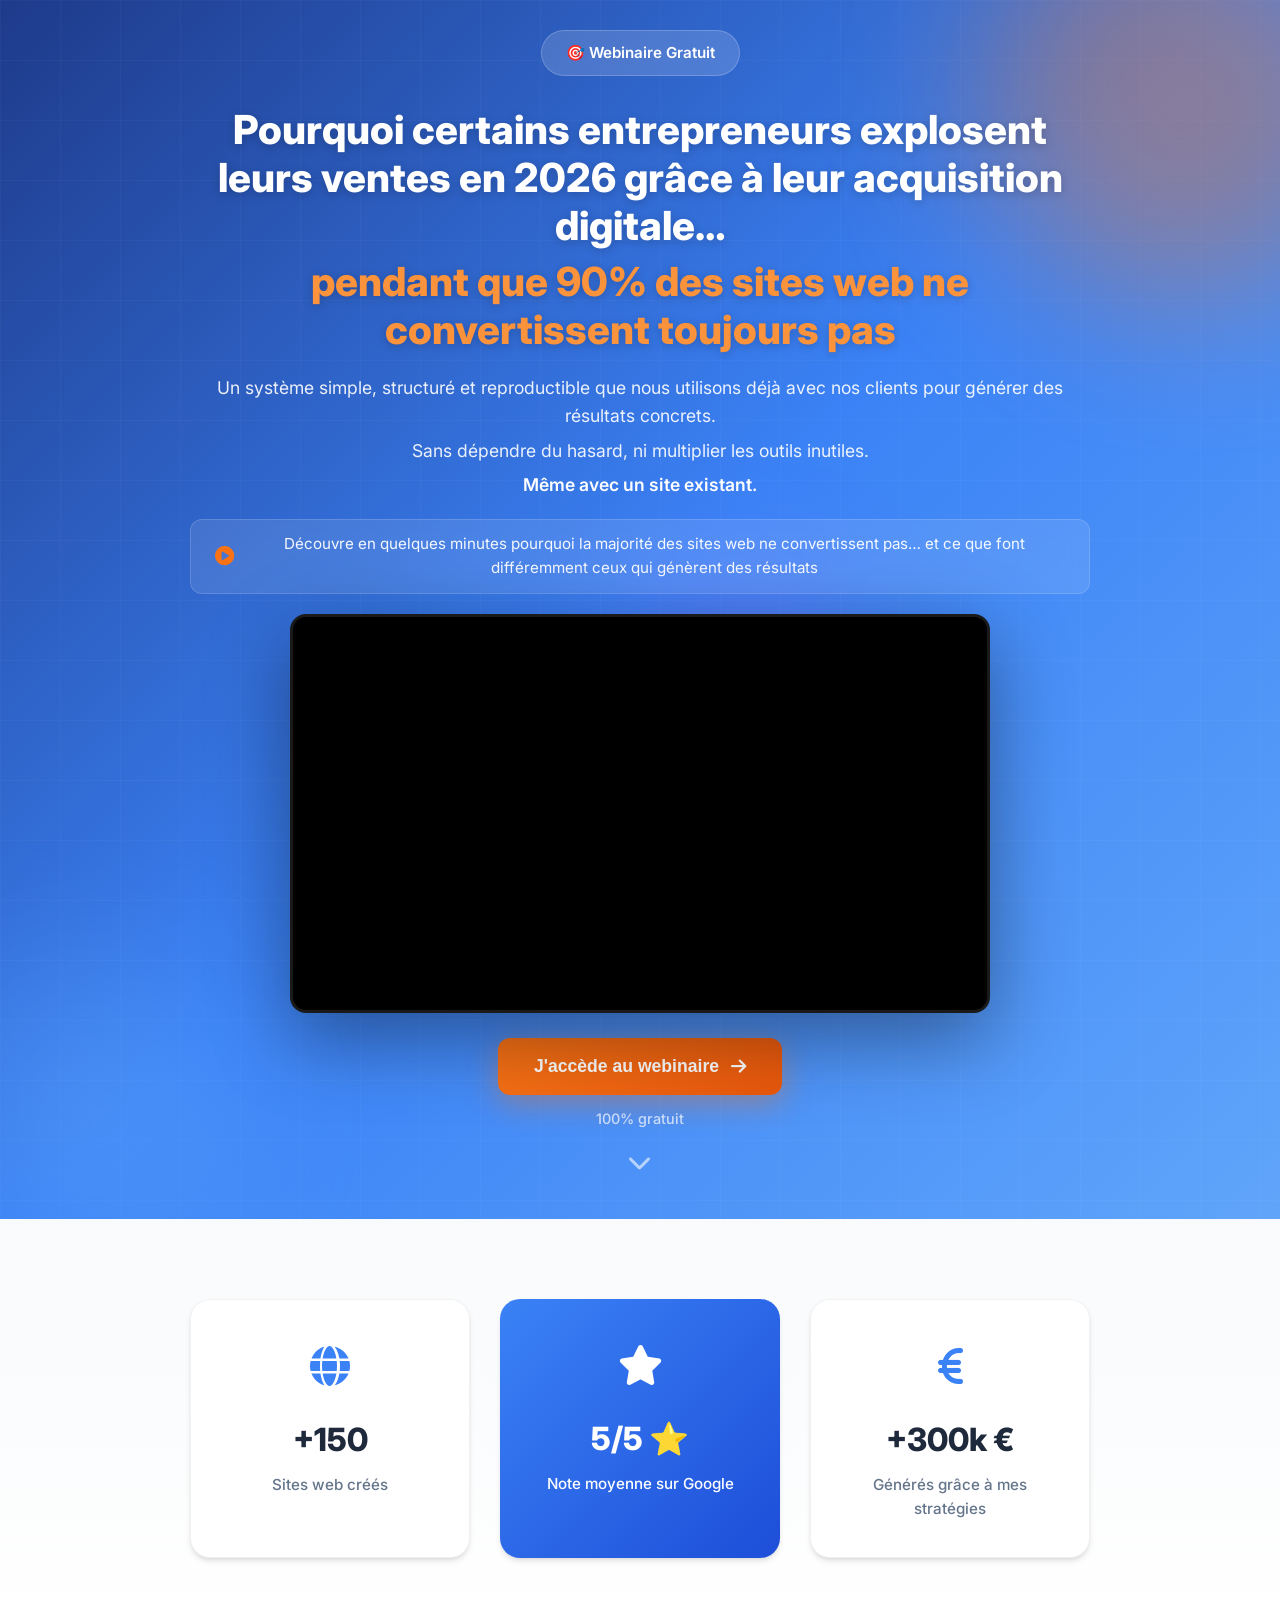
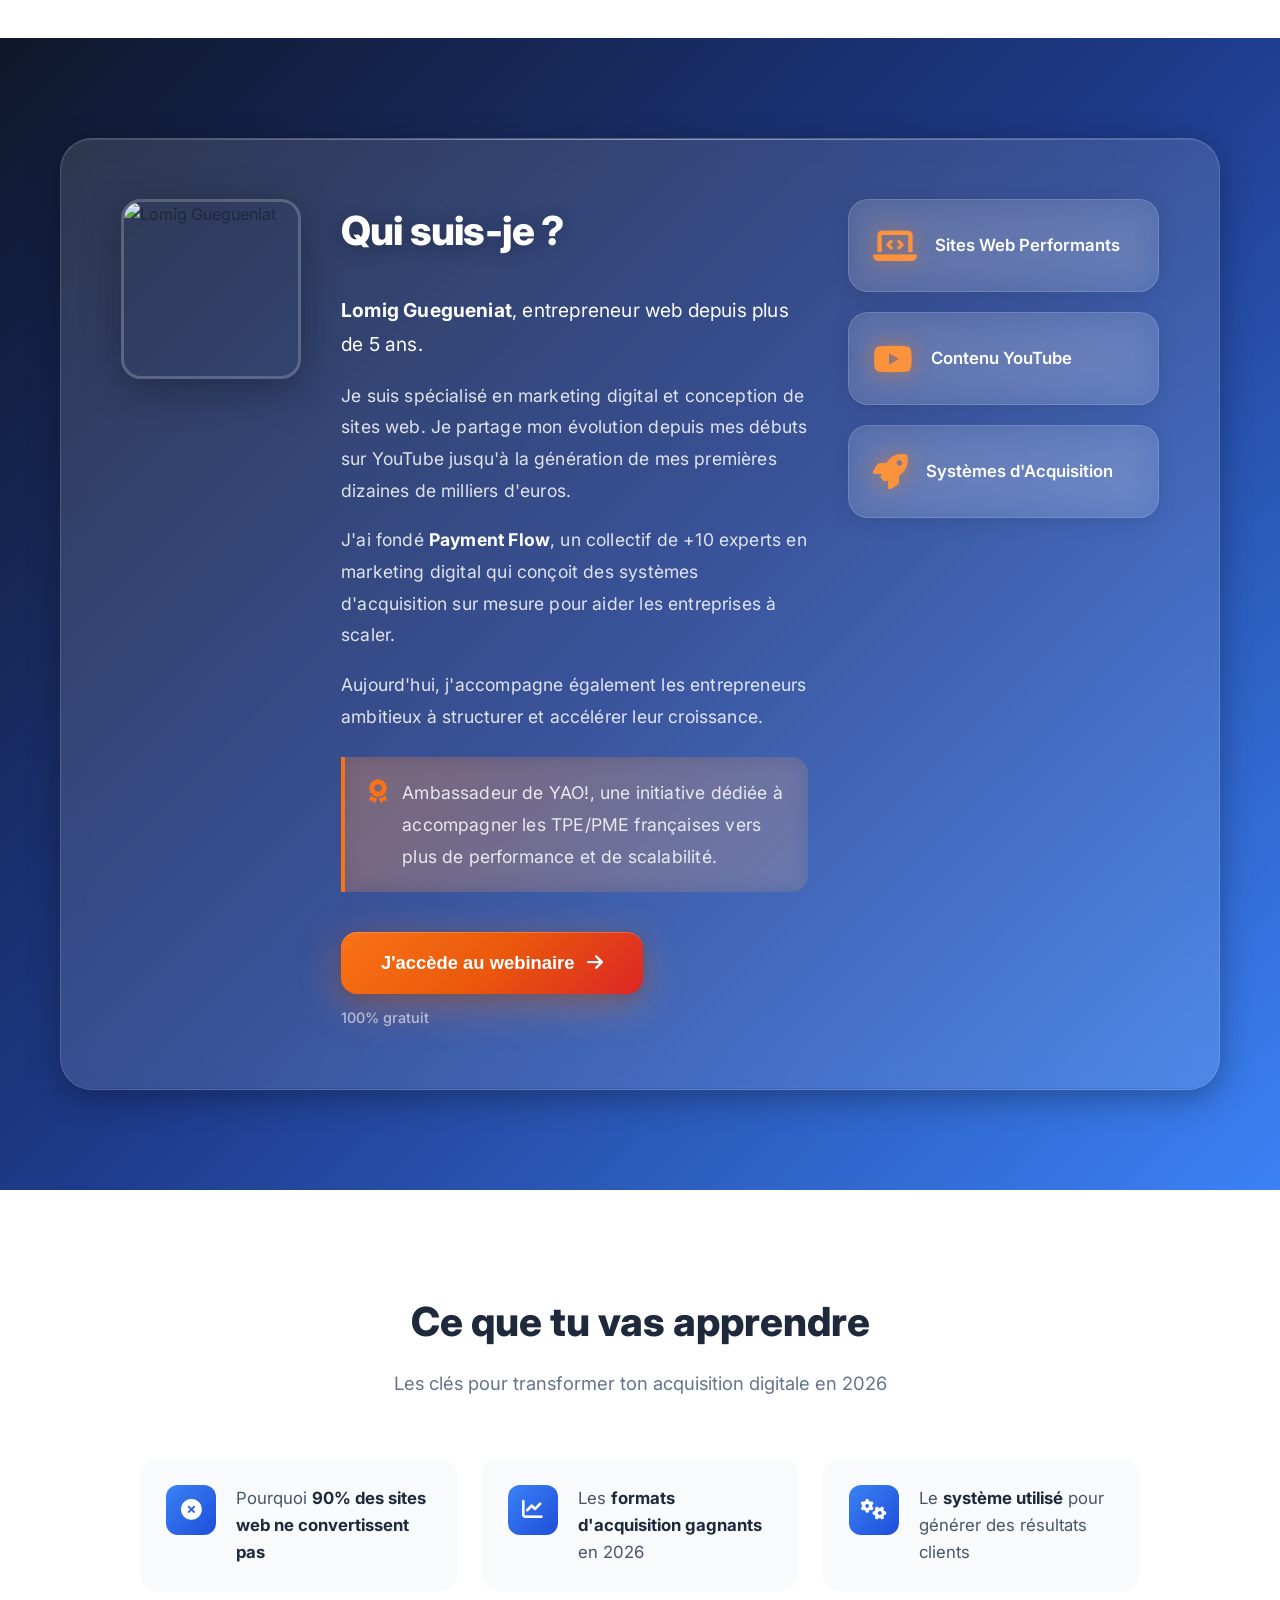
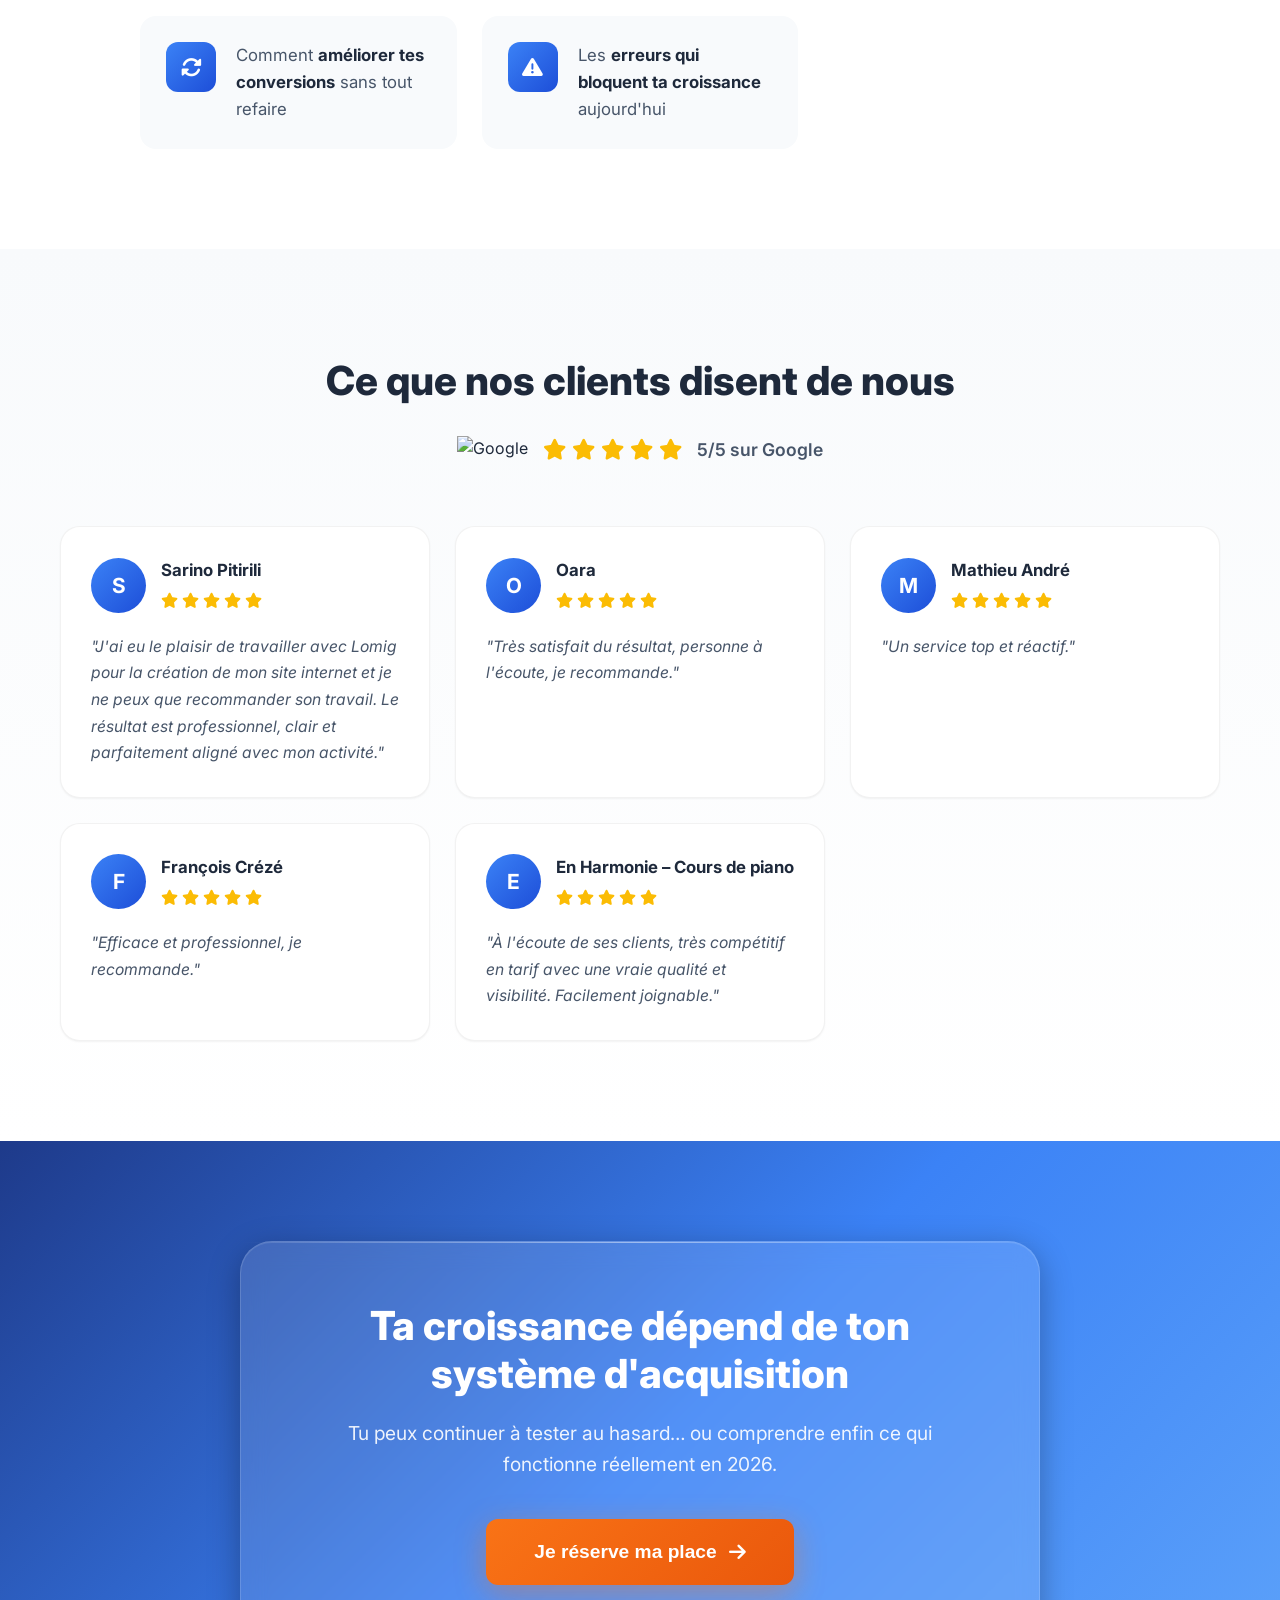
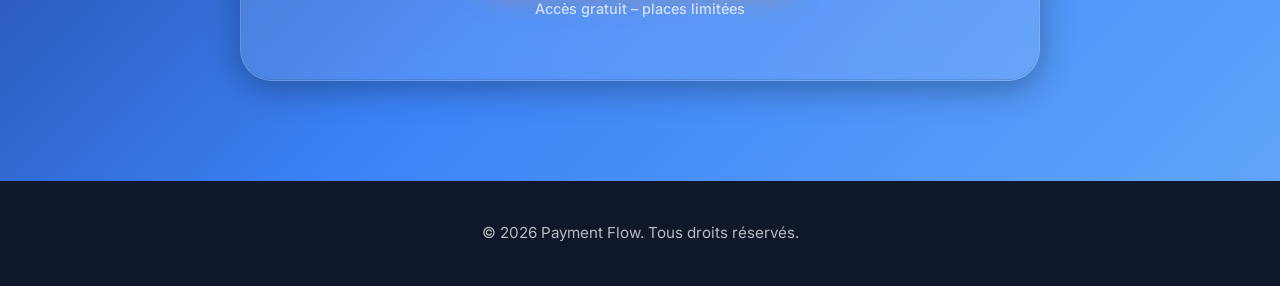
==== index.html @ 699ae8b8 "Update about section: fix YAO!, rewrite in first person, add profile photo" ====
<!DOCTYPE html>
<html lang="fr">
<head>
    <meta charset="UTF-8">
    <meta name="viewport" content="width=device-width, initial-scale=1.0">
    <meta name="description" content="Webinaire gratuit : Découvrez le système d'acquisition digital qui permet de générer des résultats concrets en 2026">
    <title>Webinaire Acquisition Digitale 2026 | Payment Flow</title>
    <link rel="stylesheet" href="styles.css">
    <link rel="stylesheet" href="https://cdnjs.cloudflare.com/ajax/libs/font-awesome/6.5.1/css/all.min.css">
    <link href="https://fonts.googleapis.com/css2?family=Inter:wght@400;500;600;700;800;900&display=swap" rel="stylesheet">
    <script async src="https://tally.so/widgets/embed.js"></script>
    
    <!-- LinkedIn Insight Tag -->
    <script type="text/javascript">
    _linkedin_partner_id = "9558289";
    window._linkedin_data_partner_ids = window._linkedin_data_partner_ids || [];
    window._linkedin_data_partner_ids.push(_linkedin_partner_id);
    </script>
    <script type="text/javascript">
    (function(l) {
    if (!l){window.lintrk = function(a,b){window.lintrk.q.push([a,b])};
    window.lintrk.q=[]}
    var s = document.getElementsByTagName("script")[0];
    var b = document.createElement("script");
    b.type = "text/javascript";b.async = true;
    b.src = "https://snap.licdn.com/li.lms-analytics/insight.min.js";
    s.parentNode.insertBefore(b, s);})(window.lintrk);
    </script>
    <noscript>
    <img height="1" width="1" style="display:none;" alt="" src="https://px.ads.linkedin.com/collect/?pid=9558289&fmt=gif" />
    </noscript>
    
    <style>
        /* Tally Fullscreen Overlay */
        .tally-fullscreen-overlay {
            display: none;
            position: fixed;
            top: 0;
            left: 0;
            right: 0;
            bottom: 0;
            width: 100%;
            height: 100%;
            background: #0f172a;
            z-index: 99999;
            opacity: 0;
            transition: opacity 0.3s ease;
        }
        .tally-fullscreen-overlay.active {
            display: block;
            opacity: 1;
        }
        .tally-fullscreen-overlay iframe {
            position: absolute;
            top: 0;
            left: 0;
            width: 100%;
            height: 100%;
            border: 0;
        }
        .tally-close-btn {
            position: fixed;
            top: 20px;
            right: 20px;
            width: 50px;
            height: 50px;
            background: rgba(255, 255, 255, 0.15);
            border: 2px solid rgba(255, 255, 255, 0.3);
            border-radius: 50%;
            color: #fff;
            font-size: 24px;
            cursor: pointer;
            z-index: 100000;
            display: flex;
            align-items: center;
            justify-content: center;
            transition: all 0.3s ease;
            backdrop-filter: blur(10px);
        }
        .tally-close-btn:hover {
            background: rgba(255, 255, 255, 0.25);
            transform: scale(1.1);
        }
    </style>
</head>
<body>
    <!-- Section Hero -->
    <section class="hero-section">
        <div class="hero-bg-elements">
            <div class="hero-blob blob-1"></div>
            <div class="hero-blob blob-2"></div>
            <div class="hero-blob blob-3"></div>
        </div>
        <div class="container">
            <div class="hero-content fade-in">
                <span class="hero-badge">🎯 Webinaire Gratuit</span>
                <h1 class="hero-title">Pourquoi certains entrepreneurs explosent leurs ventes en 2026 grâce à leur acquisition digitale… <span class="highlight">pendant que 90% des sites web ne convertissent toujours pas</span></h1>
                
                <div class="hero-subtitle-box">
                    <p class="hero-subtitle">Un système simple, structuré et reproductible que nous utilisons déjà avec nos clients pour générer des résultats concrets.</p>
                    <p class="hero-subtitle">Sans dépendre du hasard, ni multiplier les outils inutiles.</p>
                    <p class="hero-subtitle"><strong>Même avec un site existant.</strong></p>
                </div>

                <div class="hero-video-intro">
                    <p class="video-intro-text"><i class="fas fa-play-circle"></i> Découvre en quelques minutes pourquoi la majorité des sites web ne convertissent pas… et ce que font différemment ceux qui génèrent des résultats</p>
                </div>

                <div class="hero-video-wrapper">
                    <div class="video-container">
                        <iframe 
                            src="https://www.youtube.com/embed/m5hZaY4c1Ws" 
                            title="Webinaire Acquisition Digitale"
                            frameborder="0" 
                            allow="accelerometer; autoplay; clipboard-write; encrypted-media; gyroscope; picture-in-picture; web-share" 
                            allowfullscreen>
                        </iframe>
                    </div>
                </div>

                <div class="hero-cta">
                    <button class="cta-button primary">
                        <span>J'accède au webinaire</span>
                        <i class="fas fa-arrow-right"></i>
                    </button>
                    <p class="cta-subtext">100% gratuit</p>
                </div>

                <div class="scroll-indicator">
                    <i class="fas fa-chevron-down"></i>
                </div>
            </div>
        </div>
    </section>

    <!-- Section Statistiques / Crédibilité -->
    <section class="stats-section">
        <div class="container">
            <div class="stats-grid">
                <div class="stat-card fade-in">
                    <div class="stat-icon"><i class="fas fa-globe"></i></div>
                    <div class="stat-number">+150</div>
                    <div class="stat-label">Sites web créés</div>
                </div>
                <div class="stat-card highlight fade-in">
                    <div class="stat-icon"><i class="fas fa-star"></i></div>
                    <div class="stat-number">5/5 ⭐</div>
                    <div class="stat-label">Note moyenne sur Google</div>
                </div>
                <div class="stat-card fade-in">
                    <div class="stat-icon"><i class="fas fa-euro-sign"></i></div>
                    <div class="stat-number">+300k €</div>
                    <div class="stat-label">Générés grâce à mes stratégies</div>
                </div>
            </div>
        </div>
    </section>

    <!-- Section Qui est Lomig -->
    <section class="about-section">
        <div class="container">
            <div class="about-card glass-card fade-in">
                <div class="about-content">
                    <div class="about-photo">
                        <img src="Design Sans Titre - 1 - Modifié.png" alt="Lomig Guegueniat" class="profile-photo">
                    </div>
                    <div class="about-text">
                        <h2 class="section-title">Qui suis-je ?</h2>
                        <div class="about-description">
                            <p><strong>Lomig Guegueniat</strong>, entrepreneur web depuis plus de 5 ans.</p>
                            <p>Je suis spécialisé en marketing digital et conception de sites web. Je partage mon évolution depuis mes débuts sur YouTube jusqu'à la génération de mes premières dizaines de milliers d'euros.</p>
                            <p>J'ai fondé <strong>Payment Flow</strong>, un collectif de +10 experts en marketing digital qui conçoit des systèmes d'acquisition sur mesure pour aider les entreprises à scaler.</p>
                            <p>Aujourd'hui, j'accompagne également les entrepreneurs ambitieux à structurer et accélérer leur croissance.</p>
                            <p class="about-highlight"><i class="fas fa-award"></i> Ambassadeur de YAO!, une initiative dédiée à accompagner les TPE/PME françaises vers plus de performance et de scalabilité.</p>
                        </div>
                        <div class="about-cta">
                            <button class="cta-button primary">
                                <span>J'accède au webinaire</span>
                                <i class="fas fa-arrow-right"></i>
                            </button>
                            <p class="cta-subtext">100% gratuit</p>
                        </div>
                    </div>
                    <div class="about-visuals">
                        <div class="visual-card">
                            <i class="fas fa-laptop-code"></i>
                            <span>Sites Web Performants</span>
                        </div>
                        <div class="visual-card">
                            <i class="fab fa-youtube"></i>
                            <span>Contenu YouTube</span>
                        </div>
                        <div class="visual-card">
                            <i class="fas fa-rocket"></i>
                            <span>Systèmes d'Acquisition</span>
                        </div>
                    </div>
                </div>
            </div>
        </div>
    </section>

    <!-- Section Ce que tu vas apprendre -->
    <section class="learn-section">
        <div class="container">
            <div class="section-header fade-in">
                <h2 class="section-title">Ce que tu vas apprendre</h2>
                <p class="section-description">Les clés pour transformer ton acquisition digitale en 2026</p>
            </div>
            <div class="learn-grid">
                <div class="learn-item fade-in">
                    <div class="learn-icon"><i class="fas fa-times-circle"></i></div>
                    <p>Pourquoi <strong>90% des sites web ne convertissent pas</strong></p>
                </div>
                <div class="learn-item fade-in">
                    <div class="learn-icon"><i class="fas fa-chart-line"></i></div>
                    <p>Les <strong>formats d'acquisition gagnants</strong> en 2026</p>
                </div>
                <div class="learn-item fade-in">
                    <div class="learn-icon"><i class="fas fa-cogs"></i></div>
                    <p>Le <strong>système utilisé</strong> pour générer des résultats clients</p>
                </div>
                <div class="learn-item fade-in">
                    <div class="learn-icon"><i class="fas fa-sync-alt"></i></div>
                    <p>Comment <strong>améliorer tes conversions</strong> sans tout refaire</p>
                </div>
                <div class="learn-item fade-in">
                    <div class="learn-icon"><i class="fas fa-exclamation-triangle"></i></div>
                    <p>Les <strong>erreurs qui bloquent ta croissance</strong> aujourd'hui</p>
                </div>
            </div>
        </div>
    </section>

    <!-- Section Avis Clients -->
    <section class="testimonials-section">
        <div class="container">
            <div class="section-header fade-in">
                <h2 class="section-title">Ce que nos clients disent de nous</h2>
                <div class="google-rating">
                    <img src="https://www.google.com/images/branding/googlelogo/2x/googlelogo_color_92x30dp.png" alt="Google" class="google-logo">
                    <div class="rating-stars">
                        <i class="fas fa-star"></i>
                        <i class="fas fa-star"></i>
                        <i class="fas fa-star"></i>
                        <i class="fas fa-star"></i>
                        <i class="fas fa-star"></i>
                    </div>
                    <span class="rating-text">5/5 sur Google</span>
                </div>
            </div>
            <div class="testimonials-grid">
                <div class="testimonial-card fade-in">
                    <div class="testimonial-header">
                        <div class="testimonial-avatar">S</div>
                        <div class="testimonial-info">
                            <div class="testimonial-name">Sarino Pitirili</div>
                            <div class="testimonial-stars">
                                <i class="fas fa-star"></i>
                                <i class="fas fa-star"></i>
                                <i class="fas fa-star"></i>
                                <i class="fas fa-star"></i>
                                <i class="fas fa-star"></i>
                            </div>
                        </div>
                    </div>
                    <p class="testimonial-text">"J'ai eu le plaisir de travailler avec Lomig pour la création de mon site internet et je ne peux que recommander son travail. Le résultat est professionnel, clair et parfaitement aligné avec mon activité."</p>
                </div>
                <div class="testimonial-card fade-in">
                    <div class="testimonial-header">
                        <div class="testimonial-avatar">O</div>
                        <div class="testimonial-info">
                            <div class="testimonial-name">Oara</div>
                            <div class="testimonial-stars">
                                <i class="fas fa-star"></i>
                                <i class="fas fa-star"></i>
                                <i class="fas fa-star"></i>
                                <i class="fas fa-star"></i>
                                <i class="fas fa-star"></i>
                            </div>
                        </div>
                    </div>
                    <p class="testimonial-text">"Très satisfait du résultat, personne à l'écoute, je recommande."</p>
                </div>
                <div class="testimonial-card fade-in">
                    <div class="testimonial-header">
                        <div class="testimonial-avatar">M</div>
                        <div class="testimonial-info">
                            <div class="testimonial-name">Mathieu André</div>
                            <div class="testimonial-stars">
                                <i class="fas fa-star"></i>
                                <i class="fas fa-star"></i>
                                <i class="fas fa-star"></i>
                                <i class="fas fa-star"></i>
                                <i class="fas fa-star"></i>
                            </div>
                        </div>
                    </div>
                    <p class="testimonial-text">"Un service top et réactif."</p>
                </div>
                <div class="testimonial-card fade-in">
                    <div class="testimonial-header">
                        <div class="testimonial-avatar">F</div>
                        <div class="testimonial-info">
                            <div class="testimonial-name">François Crézé</div>
                            <div class="testimonial-stars">
                                <i class="fas fa-star"></i>
                                <i class="fas fa-star"></i>
                                <i class="fas fa-star"></i>
                                <i class="fas fa-star"></i>
                                <i class="fas fa-star"></i>
                            </div>
                        </div>
                    </div>
                    <p class="testimonial-text">"Efficace et professionnel, je recommande."</p>
                </div>
                <div class="testimonial-card fade-in">
                    <div class="testimonial-header">
                        <div class="testimonial-avatar">E</div>
                        <div class="testimonial-info">
                            <div class="testimonial-name">En Harmonie – Cours de piano</div>
                            <div class="testimonial-stars">
                                <i class="fas fa-star"></i>
                                <i class="fas fa-star"></i>
                                <i class="fas fa-star"></i>
                                <i class="fas fa-star"></i>
                                <i class="fas fa-star"></i>
                            </div>
                        </div>
                    </div>
                    <p class="testimonial-text">"À l'écoute de ses clients, très compétitif en tarif avec une vraie qualité et visibilité. Facilement joignable."</p>
                </div>
            </div>
        </div>
    </section>

    <!-- Section CTA Final -->
    <section class="final-cta-section">
        <div class="container">
            <div class="final-cta-card glass-card fade-in">
                <h2 class="final-cta-title">Ta croissance dépend de ton système d'acquisition</h2>
                <p class="final-cta-text">Tu peux continuer à tester au hasard… ou comprendre enfin ce qui fonctionne réellement en 2026.</p>
                <div class="final-cta-buttons">
                    <button class="cta-button primary large">
                        <span>Je réserve ma place</span>
                        <i class="fas fa-arrow-right"></i>
                    </button>
                    <p class="cta-subtext">Accès gratuit – places limitées</p>
                </div>
            </div>
        </div>
    </section>

    <!-- Footer -->
    <footer class="footer">
        <div class="container">
            <p>&copy; 2026 Payment Flow. Tous droits réservés.</p>
        </div>
    </footer>

    <!-- Tally Fullscreen Overlay -->
    <div id="tally-fullscreen" class="tally-fullscreen-overlay">
        <button class="tally-close-btn" onclick="closeTallyFullscreen()">
            <i class="fas fa-times"></i>
        </button>
        <iframe data-tally-src="https://tally.so/r/5B2DDo?transparentBackground=1" width="100%" height="100%" frameborder="0" marginheight="0" marginwidth="0" title="WEBINAIRE - ACQUISITION DIGITALE"></iframe>
    </div>

    <script>
        // Auto-open Tally popup after 1 second using native widget
        setTimeout(function() {
            if (typeof Tally !== 'undefined') {
                Tally.openPopup('5B2DDo', {
                    hideTitle: true,
                    emoji: {
                        text: '👋',
                        animation: 'wave'
                    }
                });
            }
        }, 1000);

        // Track if fullscreen is open
        let isFullscreenOpen = false;

        // Tally Fullscreen Functions
        function openTallyFullscreen() {
            isFullscreenOpen = true;
            
            const overlay = document.getElementById('tally-fullscreen');
            const iframe = overlay.querySelector('iframe');
            
            // Load iframe src if not already loaded
            if (!iframe.src && iframe.dataset.tallySrc) {
                iframe.src = iframe.dataset.tallySrc;
            }
            
            overlay.style.display = 'block';
            document.body.style.overflow = 'hidden';
            
            setTimeout(() => {
                overlay.classList.add('active');
            }, 10);
        }

        function closeTallyFullscreen() {
            isFullscreenOpen = false;
            const overlay = document.getElementById('tally-fullscreen');
            overlay.classList.remove('active');
            document.body.style.overflow = '';
            
            setTimeout(() => {
                overlay.style.display = 'none';
                // Re-open Tally popup after closing fullscreen
                setTimeout(function() {
                    if (typeof Tally !== 'undefined') {
                        Tally.openPopup('5B2DDo', {
                            hideTitle: true,
                            emoji: {
                                text: '👋',
                                animation: 'wave'
                            }
                        });
                    }
                }, 1000);
            }, 300);
        }

        // Close on Escape key
        document.addEventListener('keydown', function(e) {
            if (e.key === 'Escape') {
                if (isFullscreenOpen) {
                    closeTallyFullscreen();
                }
            }
        });

        // Attach click handlers to all CTA buttons
        document.querySelectorAll('.cta-button').forEach(btn => {
            btn.addEventListener('click', function(e) {
                e.preventDefault();
                // LinkedIn conversion tracking
                if (typeof window.lintrk !== 'undefined') {
                    window.lintrk('track', { conversion_id: 26876553 });
                }
                openTallyFullscreen();
            });
        });

        // Fade-in animation on scroll
        const observerOptions = {
            threshold: 0.1,
            rootMargin: '0px 0px -50px 0px'
        };

        const observer = new IntersectionObserver((entries) => {
            entries.forEach(entry => {
                if (entry.isIntersecting) {
                    entry.target.classList.add('visible');
                }
            });
        }, observerOptions);

        document.querySelectorAll('.fade-in').forEach(el => observer.observe(el));

        // Smooth scroll
        document.querySelectorAll('a[href^="#"]').forEach(anchor => {
            anchor.addEventListener('click', function (e) {
                e.preventDefault();
                document.querySelector(this.getAttribute('href')).scrollIntoView({
                    behavior: 'smooth'
                });
            });
        });
    </script>
</body>
</html>
---- styles.css ----
/* Reset et Variables */
* {
    margin: 0;
    padding: 0;
    box-sizing: border-box;
}

:root {
    --primary-color: #3b82f6;
    --primary-dark: #2563eb;
    --primary-light: #60a5fa;
    --accent-color: #f97316;
    --accent-dark: #ea580c;
    --accent-light: #fb923c;
    --text-dark: #1e293b;
    --text-medium: #475569;
    --text-light: #64748b;
    --bg-light: #f8fafc;
    --bg-white: #ffffff;
    --bg-dark: #0f172a;
    --shadow-sm: 0 1px 2px 0 rgba(0, 0, 0, 0.05);
    --shadow-md: 0 4px 6px -1px rgba(0, 0, 0, 0.1), 0 2px 4px -2px rgba(0, 0, 0, 0.1);
    --shadow-lg: 0 10px 15px -3px rgba(0, 0, 0, 0.1), 0 4px 6px -4px rgba(0, 0, 0, 0.1);
    --shadow-xl: 0 20px 25px -5px rgba(0, 0, 0, 0.1), 0 8px 10px -6px rgba(0, 0, 0, 0.1);
    --shadow-2xl: 0 25px 50px -12px rgba(0, 0, 0, 0.25);
    --gradient-primary: linear-gradient(135deg, #3b82f6 0%, #1d4ed8 100%);
    --gradient-accent: linear-gradient(135deg, #f97316 0%, #ea580c 100%);
    --gradient-hero: linear-gradient(135deg, #1e3a8a 0%, #3b82f6 50%, #60a5fa 100%);
    --glass-bg: rgba(255, 255, 255, 0.1);
    --glass-border: rgba(255, 255, 255, 0.2);
}

html {
    scroll-behavior: smooth;
}

body {
    font-family: 'Inter', -apple-system, BlinkMacSystemFont, 'Segoe UI', Roboto, 'Helvetica Neue', Arial, sans-serif;
    line-height: 1.6;
    color: var(--text-dark);
    background-color: var(--bg-white);
    overflow-x: hidden;
}

.container {
    max-width: 1200px;
    margin: 0 auto;
    padding: 0 20px;
}

/* Fade-in Animation */
.fade-in {
    opacity: 0;
    transform: translateY(30px);
    transition: opacity 0.6s ease-out, transform 0.6s ease-out;
}

.fade-in.visible {
    opacity: 1;
    transform: translateY(0);
}

/* ==================== HERO SECTION ==================== */
.hero-section {
    background: var(--gradient-hero);
    min-height: auto;
    display: flex;
    align-items: center;
    justify-content: center;
    position: relative;
    overflow: hidden;
    padding: 30px 20px 40px;
}

.hero-bg-elements {
    position: absolute;
    top: 0;
    left: 0;
    right: 0;
    bottom: 0;
    pointer-events: none;
    overflow: hidden;
}

.hero-blob {
    position: absolute;
    border-radius: 50%;
    filter: blur(80px);
    opacity: 0.4;
    animation: blobFloat 8s ease-in-out infinite;
}

.blob-1 {
    width: 400px;
    height: 400px;
    background: var(--accent-color);
    top: -100px;
    right: -100px;
    animation-delay: 0s;
}

.blob-2 {
    width: 300px;
    height: 300px;
    background: var(--primary-light);
    bottom: -50px;
    left: -50px;
    animation-delay: 2s;
}

.blob-3 {
    width: 200px;
    height: 200px;
    background: #a855f7;
    top: 50%;
    left: 50%;
    animation-delay: 4s;
}

@keyframes blobFloat {
    0%, 100% {
        transform: translate(0, 0) scale(1);
    }
    33% {
        transform: translate(30px, -30px) scale(1.1);
    }
    66% {
        transform: translate(-20px, 20px) scale(0.9);
    }
}

.hero-section::before {
    content: '';
    position: absolute;
    top: 0;
    left: 0;
    right: 0;
    bottom: 0;
    background: url('data:image/svg+xml,<svg width="60" height="60" xmlns="http://www.w3.org/2000/svg"><defs><pattern id="grid" width="60" height="60" patternUnits="userSpaceOnUse"><path d="M 60 0 L 0 0 0 60" fill="none" stroke="rgba(255,255,255,0.05)" stroke-width="1"/></pattern></defs><rect width="60" height="60" fill="url(%23grid)"/></svg>');
    opacity: 1;
    z-index: 0;
}

.hero-content {
    position: relative;
    z-index: 1;
    text-align: center;
    max-width: 900px;
    margin: 0 auto;
}

.hero-badge {
    display: inline-block;
    background: rgba(255, 255, 255, 0.15);
    backdrop-filter: blur(10px);
    border: 1px solid rgba(255, 255, 255, 0.2);
    padding: 10px 24px;
    border-radius: 50px;
    color: #fff;
    font-weight: 600;
    font-size: 0.95rem;
    margin-bottom: 30px;
    animation: pulse 2s ease-in-out infinite;
}

@keyframes pulse {
    0%, 100% {
        box-shadow: 0 0 0 0 rgba(249, 115, 22, 0.4);
    }
    50% {
        box-shadow: 0 0 0 15px rgba(249, 115, 22, 0);
    }
}

.hero-title {
    font-size: 2.5rem;
    font-weight: 800;
    color: #fff;
    margin-bottom: 20px;
    line-height: 1.2;
    text-shadow: 0 2px 10px rgba(0, 0, 0, 0.2);
}

.hero-title .highlight {
    color: var(--accent-light);
    display: block;
    margin-top: 8px;
}

.hero-subtitle-box {
    margin-bottom: 20px;
}

.hero-subtitle {
    font-size: 1.1rem;
    color: rgba(255, 255, 255, 0.9);
    margin-bottom: 6px;
    font-weight: 400;
}

.hero-subtitle strong {
    color: #fff;
    font-weight: 600;
}

.hero-video-intro {
    margin-bottom: 15px;
}

.video-intro-text {
    display: inline-flex;
    align-items: center;
    gap: 10px;
    background: rgba(255, 255, 255, 0.1);
    backdrop-filter: blur(10px);
    padding: 12px 24px;
    border-radius: 12px;
    color: rgba(255, 255, 255, 0.95);
    font-size: 0.95rem;
    border: 1px solid rgba(255, 255, 255, 0.15);
}

.video-intro-text i {
    color: var(--accent-color);
    font-size: 1.2rem;
}

.hero-video-wrapper {
    margin: 20px auto;
    width: 100%;
    max-width: 700px;
}

.video-container {
    position: relative;
    padding-bottom: 56.25%;
    height: 0;
    overflow: hidden;
    border-radius: 16px;
    box-shadow: 0 25px 80px rgba(0, 0, 0, 0.4);
    background-color: #000;
    border: 3px solid rgba(255, 255, 255, 0.1);
}

.video-container iframe {
    position: absolute;
    top: 0;
    left: 0;
    width: 100%;
    height: 100%;
    border-radius: 14px;
}

.hero-cta {
    margin-top: 25px;
}

/* CTA Buttons */
.cta-button {
    display: inline-flex;
    align-items: center;
    gap: 12px;
    padding: 18px 36px;
    font-size: 1.1rem;
    font-weight: 700;
    border: none;
    border-radius: 12px;
    cursor: pointer;
    transition: all 0.3s ease;
    text-decoration: none;
}

.cta-button.primary {
    background: var(--gradient-accent);
    color: #fff;
    box-shadow: 0 8px 30px rgba(249, 115, 22, 0.4);
}

.cta-button.primary:hover {
    transform: translateY(-3px);
    box-shadow: 0 12px 40px rgba(249, 115, 22, 0.5);
}

.cta-button.primary i {
    transition: transform 0.3s ease;
}

.cta-button.primary:hover i {
    transform: translateX(5px);
}

.cta-button.large {
    padding: 22px 48px;
    font-size: 1.2rem;
}

.cta-subtext {
    margin-top: 12px;
    font-size: 0.9rem;
    color: rgba(255, 255, 255, 0.7);
    font-weight: 500;
}

.scroll-indicator {
    margin-top: 20px;
    animation: bounce 2s ease-in-out infinite;
}

.scroll-indicator i {
    font-size: 1.5rem;
    color: rgba(255, 255, 255, 0.6);
}

@keyframes bounce {
    0%, 20%, 50%, 80%, 100% {
        transform: translateY(0);
    }
    40% {
        transform: translateY(-15px);
    }
    60% {
        transform: translateY(-8px);
    }
}

/* ==================== STATS SECTION ==================== */
.stats-section {
    padding: 80px 20px;
    background: linear-gradient(180deg, #f8fafc 0%, #fff 100%);
}

.stats-grid {
    display: grid;
    grid-template-columns: repeat(3, 1fr);
    gap: 30px;
    max-width: 900px;
    margin: 0 auto;
}

.stat-card {
    background: var(--bg-white);
    border-radius: 20px;
    padding: 35px 25px;
    text-align: center;
    box-shadow: var(--shadow-md);
    transition: all 0.3s ease;
    border: 1px solid rgba(0, 0, 0, 0.05);
}

.stat-card:hover {
    transform: translateY(-8px);
    box-shadow: var(--shadow-xl);
}

.stat-card.highlight {
    background: var(--gradient-primary);
    border: none;
}

.stat-card.highlight .stat-icon,
.stat-card.highlight .stat-number,
.stat-card.highlight .stat-label {
    color: #fff;
}

.stat-icon {
    font-size: 2.5rem;
    color: var(--primary-color);
    margin-bottom: 15px;
}

.stat-number {
    font-size: 2rem;
    font-weight: 800;
    color: var(--text-dark);
    margin-bottom: 8px;
}

.stat-label {
    font-size: 0.95rem;
    color: var(--text-light);
    font-weight: 500;
}

/* ==================== ABOUT SECTION (Glassmorphism) ==================== */
.about-section {
    padding: 100px 20px;
    background: linear-gradient(135deg, #0f172a 0%, #1e3a8a 50%, #3b82f6 100%);
    position: relative;
    overflow: hidden;
}

.glass-card {
    position: relative;
    background: rgba(255, 255, 255, 0.12);
    backdrop-filter: blur(12px);
    -webkit-backdrop-filter: blur(12px);
    border: 1px solid rgba(255, 255, 255, 0.15);
    border-radius: 32px;
    padding: 60px;
    box-shadow: 
        0 8px 32px rgba(0, 0, 0, 0.3),
        inset 0 1px 0 rgba(255, 255, 255, 0.1),
        inset 0 -1px 0 rgba(0, 0, 0, 0.1);
}

.glass-card::before {
    content: '';
    position: absolute;
    top: 0;
    left: 0;
    right: 0;
    height: 1px;
    background: linear-gradient(90deg, transparent, rgba(255, 255, 255, 0.4), transparent);
}

.about-content {
    display: grid;
    grid-template-columns: auto 1.5fr 1fr;
    gap: 40px;
    align-items: start;
}

.about-photo {
    display: flex;
    align-items: flex-start;
    justify-content: center;
}

.profile-photo {
    width: 180px;
    height: 180px;
    border-radius: 20px;
    object-fit: cover;
    border: 3px solid rgba(255, 255, 255, 0.2);
    box-shadow: 0 10px 40px rgba(0, 0, 0, 0.3);
    transition: all 0.3s ease;
}

.profile-photo:hover {
    transform: scale(1.05);
    border-color: rgba(249, 115, 22, 0.5);
    box-shadow: 0 15px 50px rgba(249, 115, 22, 0.3);
}

.about-text .section-title {
    color: #fff;
    margin-bottom: 30px;
    font-size: 2.5rem;
    font-weight: 800;
    letter-spacing: -0.02em;
    text-shadow: 0 2px 20px rgba(0, 0, 0, 0.3);
}

.about-description {
    margin-bottom: 30px;
}

.about-description p {
    color: rgba(255, 255, 255, 0.85);
    margin-bottom: 18px;
    font-size: 1.1rem;
    line-height: 1.8;
    font-weight: 400;
    letter-spacing: 0.01em;
}

.about-description p:first-child {
    font-size: 1.2rem;
    color: #fff;
}

.about-description strong {
    color: #fff;
    font-weight: 700;
}

.about-highlight {
    background: linear-gradient(135deg, rgba(249, 115, 22, 0.25) 0%, rgba(249, 115, 22, 0.1) 100%);
    border-left: 4px solid var(--accent-color);
    padding: 20px 24px;
    border-radius: 0 16px 16px 0;
    margin-top: 25px;
    display: flex;
    align-items: flex-start;
    gap: 15px;
    backdrop-filter: blur(10px);
}

.about-highlight i {
    color: var(--accent-color);
    font-size: 1.5rem;
    margin-top: 2px;
}

.about-highlight p {
    margin-bottom: 0 !important;
    font-size: 1rem !important;
}

.about-cta {
    margin-top: 40px;
    display: flex;
    flex-direction: column;
    align-items: flex-start;
}

.about-cta .cta-button {
    background: linear-gradient(135deg, #f97316 0%, #ea580c 50%, #dc2626 100%);
    padding: 20px 40px;
    font-size: 1.15rem;
    font-weight: 700;
    border-radius: 16px;
    border: none;
    box-shadow: 
        0 10px 40px rgba(249, 115, 22, 0.4),
        0 4px 15px rgba(0, 0, 0, 0.2),
        inset 0 1px 0 rgba(255, 255, 255, 0.2);
    transition: all 0.3s cubic-bezier(0.4, 0, 0.2, 1);
}

.about-cta .cta-button:hover {
    transform: translateY(-4px) scale(1.02);
    box-shadow: 
        0 15px 50px rgba(249, 115, 22, 0.5),
        0 8px 25px rgba(0, 0, 0, 0.3),
        inset 0 1px 0 rgba(255, 255, 255, 0.3);
}

.about-cta .cta-subtext {
    color: rgba(255, 255, 255, 0.6);
    font-size: 0.9rem;
    margin-top: 12px;
    font-weight: 500;
}

.about-visuals {
    display: flex;
    flex-direction: column;
    gap: 20px;
}

.visual-card {
    background: rgba(255, 255, 255, 0.1);
    backdrop-filter: blur(16px);
    -webkit-backdrop-filter: blur(16px);
    border: 1px solid rgba(255, 255, 255, 0.15);
    border-radius: 20px;
    padding: 28px 24px;
    display: flex;
    align-items: center;
    gap: 18px;
    color: #fff;
    font-weight: 600;
    font-size: 1.05rem;
    transition: all 0.4s cubic-bezier(0.4, 0, 0.2, 1);
    box-shadow: 0 4px 20px rgba(0, 0, 0, 0.1);
}

.visual-card:hover {
    background: rgba(255, 255, 255, 0.18);
    transform: translateX(12px);
    border-color: rgba(255, 255, 255, 0.3);
    box-shadow: 0 8px 30px rgba(0, 0, 0, 0.2);
}

.visual-card i {
    font-size: 2.2rem;
    color: var(--accent-light);
    text-shadow: 0 0 20px rgba(249, 115, 22, 0.5);
}

/* ==================== LEARN SECTION ==================== */
.learn-section {
    padding: 100px 20px;
    background: var(--bg-white);
}

.section-header {
    text-align: center;
    margin-bottom: 60px;
}

.section-title {
    font-size: 2.5rem;
    font-weight: 800;
    color: var(--text-dark);
    margin-bottom: 15px;
}

.section-description {
    font-size: 1.15rem;
    color: var(--text-light);
    max-width: 600px;
    margin: 0 auto;
}

.learn-grid {
    display: grid;
    grid-template-columns: repeat(auto-fit, minmax(280px, 1fr));
    gap: 25px;
    max-width: 1000px;
    margin: 0 auto;
}

.learn-item {
    display: flex;
    align-items: flex-start;
    gap: 20px;
    padding: 25px;
    background: var(--bg-light);
    border-radius: 16px;
    transition: all 0.3s ease;
    border: 1px solid transparent;
}

.learn-item:hover {
    background: #fff;
    border-color: var(--primary-light);
    box-shadow: var(--shadow-lg);
    transform: translateY(-5px);
}

.learn-icon {
    width: 50px;
    height: 50px;
    min-width: 50px;
    background: var(--gradient-primary);
    border-radius: 12px;
    display: flex;
    align-items: center;
    justify-content: center;
    color: #fff;
    font-size: 1.3rem;
}

.learn-item p {
    font-size: 1.05rem;
    color: var(--text-medium);
    line-height: 1.6;
}

.learn-item strong {
    color: var(--text-dark);
}

/* ==================== TESTIMONIALS SECTION ==================== */
.testimonials-section {
    padding: 100px 20px;
    background: linear-gradient(180deg, #f8fafc 0%, #fff 100%);
}

.google-rating {
    display: flex;
    align-items: center;
    justify-content: center;
    gap: 15px;
    margin-top: 20px;
    flex-wrap: wrap;
}

.google-logo {
    height: 28px;
    width: auto;
}

.rating-stars {
    color: #fbbc04;
    font-size: 1.3rem;
}

.rating-text {
    font-size: 1.1rem;
    color: var(--text-medium);
    font-weight: 600;
}

.testimonials-grid {
    display: grid;
    grid-template-columns: repeat(auto-fit, minmax(300px, 1fr));
    gap: 25px;
    margin-top: 50px;
}

.testimonial-card {
    background: var(--bg-white);
    border-radius: 20px;
    padding: 30px;
    transition: all 0.3s ease;
    border: 1px solid rgba(0, 0, 0, 0.05);
    box-shadow: var(--shadow-sm);
}

.testimonial-card:hover {
    transform: translateY(-8px);
    box-shadow: var(--shadow-xl);
    border-color: var(--primary-light);
}

.testimonial-header {
    display: flex;
    align-items: center;
    gap: 15px;
    margin-bottom: 20px;
}

.testimonial-avatar {
    width: 55px;
    height: 55px;
    border-radius: 50%;
    background: var(--gradient-primary);
    color: #fff;
    display: flex;
    align-items: center;
    justify-content: center;
    font-weight: 700;
    font-size: 1.3rem;
}

.testimonial-info {
    flex: 1;
}

.testimonial-name {
    font-weight: 700;
    color: var(--text-dark);
    margin-bottom: 5px;
    font-size: 1.05rem;
}

.testimonial-stars {
    color: #fbbc04;
    font-size: 0.95rem;
}

.testimonial-text {
    color: var(--text-medium);
    font-style: italic;
    line-height: 1.7;
    font-size: 0.98rem;
}

/* ==================== FINAL CTA SECTION ==================== */
.final-cta-section {
    padding: 100px 20px;
    background: var(--gradient-hero);
}

.final-cta-card {
    text-align: center;
    max-width: 800px;
    margin: 0 auto;
    padding: 60px 50px;
}

.final-cta-title {
    font-size: 2.5rem;
    font-weight: 800;
    color: #fff;
    margin-bottom: 20px;
    line-height: 1.2;
}

.final-cta-text {
    font-size: 1.2rem;
    color: rgba(255, 255, 255, 0.9);
    margin-bottom: 40px;
    max-width: 600px;
    margin-left: auto;
    margin-right: auto;
}

.final-cta-buttons .cta-subtext {
    color: rgba(255, 255, 255, 0.7);
}

/* ==================== FOOTER ==================== */
.footer {
    background-color: var(--bg-dark);
    color: #fff;
    padding: 40px 20px;
    text-align: center;
}

.footer p {
    margin: 0;
    opacity: 0.7;
    font-size: 0.95rem;
}

/* ==================== RESPONSIVE DESIGN ==================== */
@media (max-width: 1024px) {
    .about-content {
        grid-template-columns: 1fr;
        gap: 30px;
    }

    .about-photo {
        justify-content: center;
        margin-bottom: 10px;
    }

    .profile-photo {
        width: 150px;
        height: 150px;
    }

    .about-visuals {
        flex-direction: row;
        flex-wrap: wrap;
        justify-content: center;
    }

    .visual-card {
        flex: 1;
        min-width: 200px;
    }
}

@media (max-width: 768px) {
    .hero-section {
        padding: 30px 15px 50px;
        min-height: auto;
    }

    .hero-title {
        font-size: 1.8rem;
    }

    .hero-title .highlight {
        font-size: 1.6rem;
    }

    .hero-subtitle {
        font-size: 1rem;
    }

    .hero-badge {
        font-size: 0.85rem;
        padding: 8px 18px;
    }

    .video-intro-text {
        font-size: 0.85rem;
        padding: 10px 16px;
        text-align: left;
    }

    .cta-button {
        padding: 16px 28px;
        font-size: 1rem;
    }

    .cta-button.large {
        padding: 18px 32px;
        font-size: 1.05rem;
    }

    .section-title {
        font-size: 1.8rem;
    }

    .section-description {
        font-size: 1rem;
    }

    .stats-grid {
        grid-template-columns: 1fr;
        gap: 20px;
    }

    .stat-number {
        font-size: 1.8rem;
    }

    .glass-card {
        padding: 35px 25px;
        border-radius: 24px;
    }

    .about-text .section-title {
        font-size: 1.8rem;
        text-align: center;
    }

    .about-description p {
        font-size: 1rem;
        line-height: 1.7;
    }

    .about-cta {
        align-items: center;
        width: 100%;
    }

    .about-cta .cta-button {
        padding: 18px 35px;
        font-size: 1.05rem;
    }

    .visual-card {
        min-width: 100%;
        justify-content: center;
    }

    .learn-grid {
        grid-template-columns: 1fr;
    }

    .testimonials-grid {
        grid-template-columns: 1fr;
    }

    .final-cta-card {
        padding: 40px 25px;
    }

    .final-cta-title {
        font-size: 1.8rem;
    }

    .final-cta-text {
        font-size: 1rem;
    }

    .stats-section,
    .learn-section,
    .testimonials-section,
    .final-cta-section,
    .about-section {
        padding: 60px 15px;
    }
}

@media (max-width: 480px) {
    .hero-section {
        padding: 25px 12px 40px;
    }

    .hero-title {
        font-size: 1.4rem;
        line-height: 1.3;
    }

    .hero-title .highlight {
        font-size: 1.25rem;
        margin-top: 8px;
    }

    .hero-subtitle {
        font-size: 0.9rem;
        line-height: 1.6;
    }

    .hero-subtitle-box {
        margin-bottom: 20px;
    }

    .hero-badge {
        font-size: 0.8rem;
        padding: 8px 16px;
        margin-bottom: 20px;
    }

    .video-intro-text {
        font-size: 0.8rem;
        padding: 10px 14px;
        flex-direction: column;
        text-align: center;
        gap: 8px;
    }

    .hero-video-wrapper {
        margin: 20px auto;
    }

    .video-container {
        border-radius: 12px;
        border-width: 2px;
    }

    .cta-button {
        padding: 14px 24px;
        font-size: 0.95rem;
        width: 100%;
        justify-content: center;
    }

    .cta-button.large {
        padding: 16px 28px;
        font-size: 1rem;
    }

    .cta-subtext {
        font-size: 0.85rem;
    }

    .section-title {
        font-size: 1.4rem;
        line-height: 1.3;
    }

    .section-description {
        font-size: 0.9rem;
    }

    .stat-card {
        padding: 25px 15px;
    }

    .stat-icon {
        font-size: 2rem;
    }

    .stat-number {
        font-size: 1.6rem;
    }

    .stat-label {
        font-size: 0.85rem;
    }

    .glass-card {
        padding: 25px 18px;
        border-radius: 20px;
    }

    .about-text .section-title {
        font-size: 1.5rem;
    }

    .about-description p {
        font-size: 0.95rem;
        margin-bottom: 14px;
    }

    .about-highlight {
        padding: 15px 18px;
        flex-direction: column;
        text-align: center;
        gap: 10px;
    }

    .about-highlight i {
        font-size: 1.3rem;
    }

    .about-cta .cta-button {
        width: 100%;
        padding: 16px 28px;
    }

    .visual-card {
        padding: 20px 18px;
        font-size: 0.95rem;
    }

    .visual-card i {
        font-size: 1.8rem;
    }

    .learn-item {
        flex-direction: column;
        text-align: center;
        padding: 20px;
    }

    .learn-icon {
        margin: 0 auto;
        width: 45px;
        height: 45px;
        font-size: 1.1rem;
    }

    .learn-item p {
        font-size: 0.95rem;
    }

    .testimonial-card {
        padding: 22px 18px;
    }

    .testimonial-avatar {
        width: 45px;
        height: 45px;
        font-size: 1.1rem;
    }

    .testimonial-name {
        font-size: 0.95rem;
    }

    .testimonial-text {
        font-size: 0.9rem;
    }

    .final-cta-card {
        padding: 35px 20px;
    }

    .final-cta-title {
        font-size: 1.4rem;
    }

    .final-cta-text {
        font-size: 0.95rem;
        margin-bottom: 30px;
    }

    .final-cta-buttons .cta-button {
        width: 100%;
    }

    .footer {
        padding: 30px 15px;
    }

    .footer p {
        font-size: 0.85rem;
    }

    .blob-1, .blob-2, .blob-3 {
        display: none;
    }
}
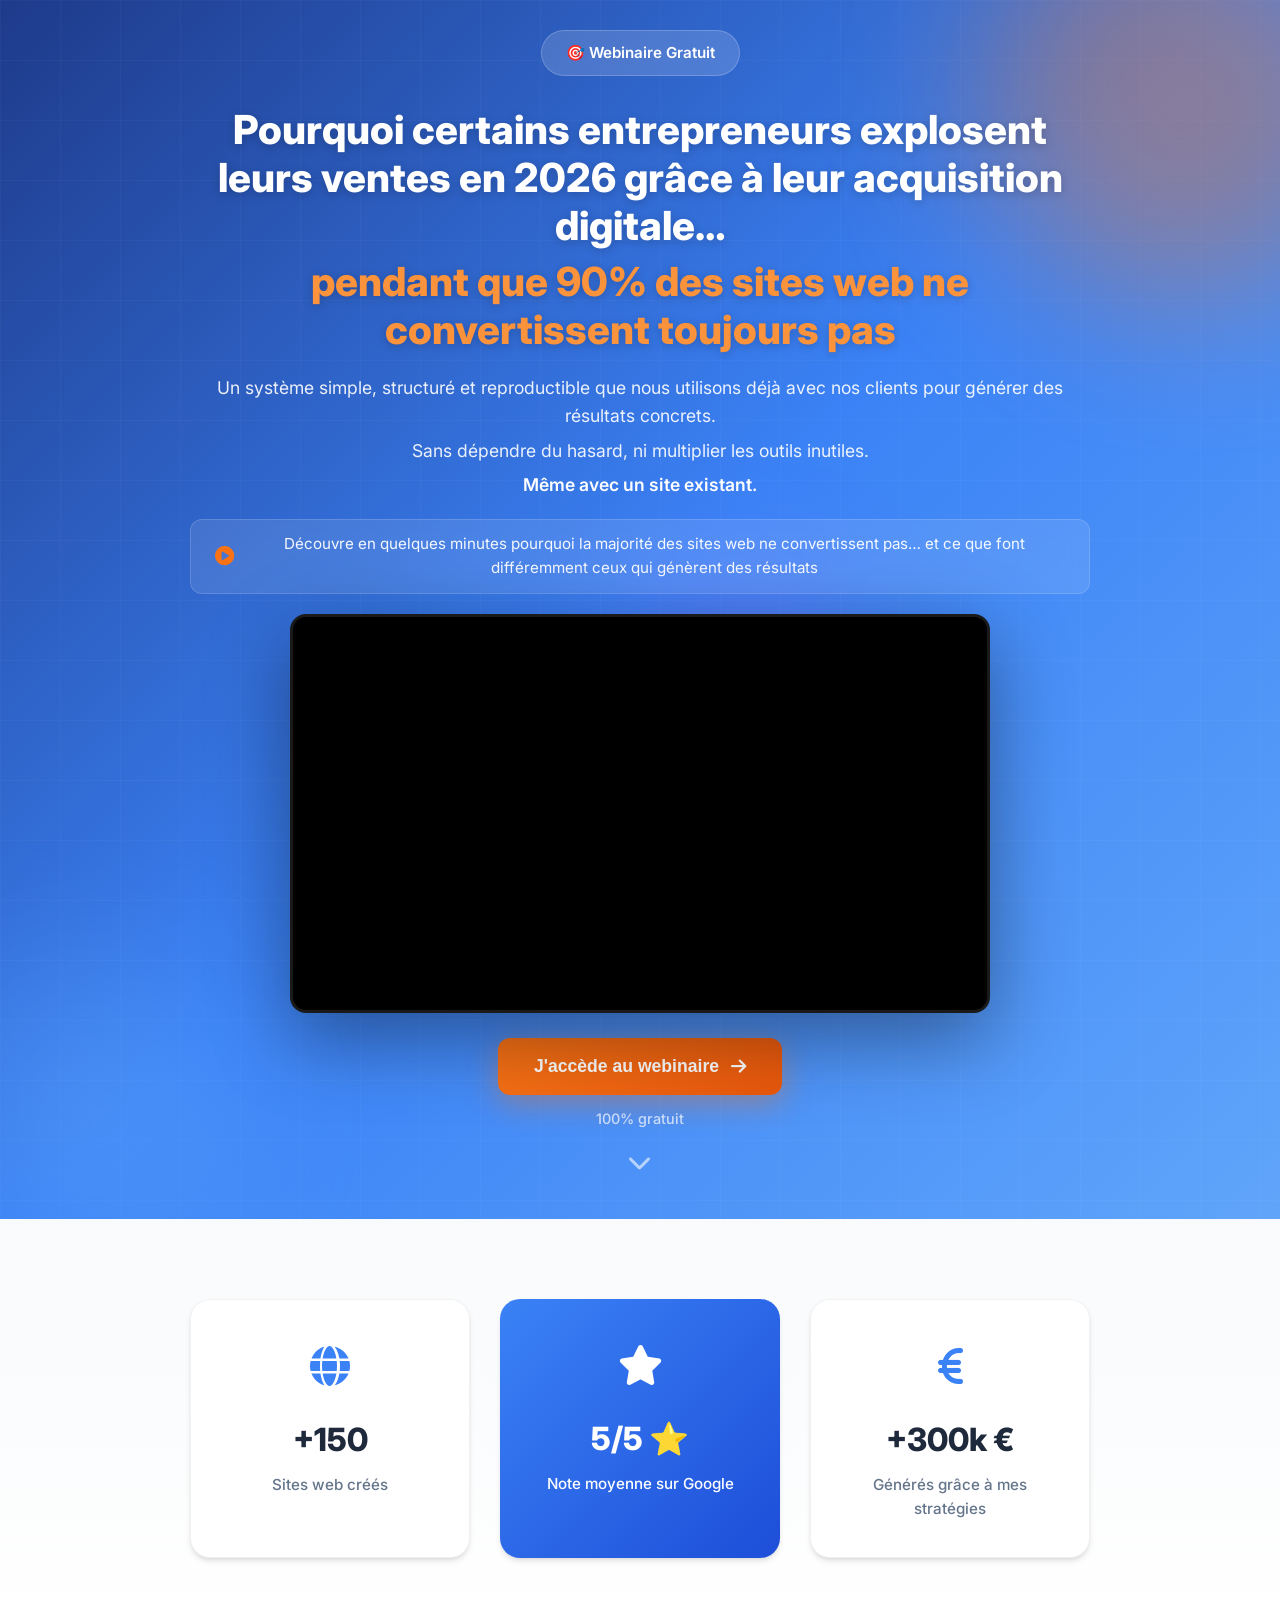
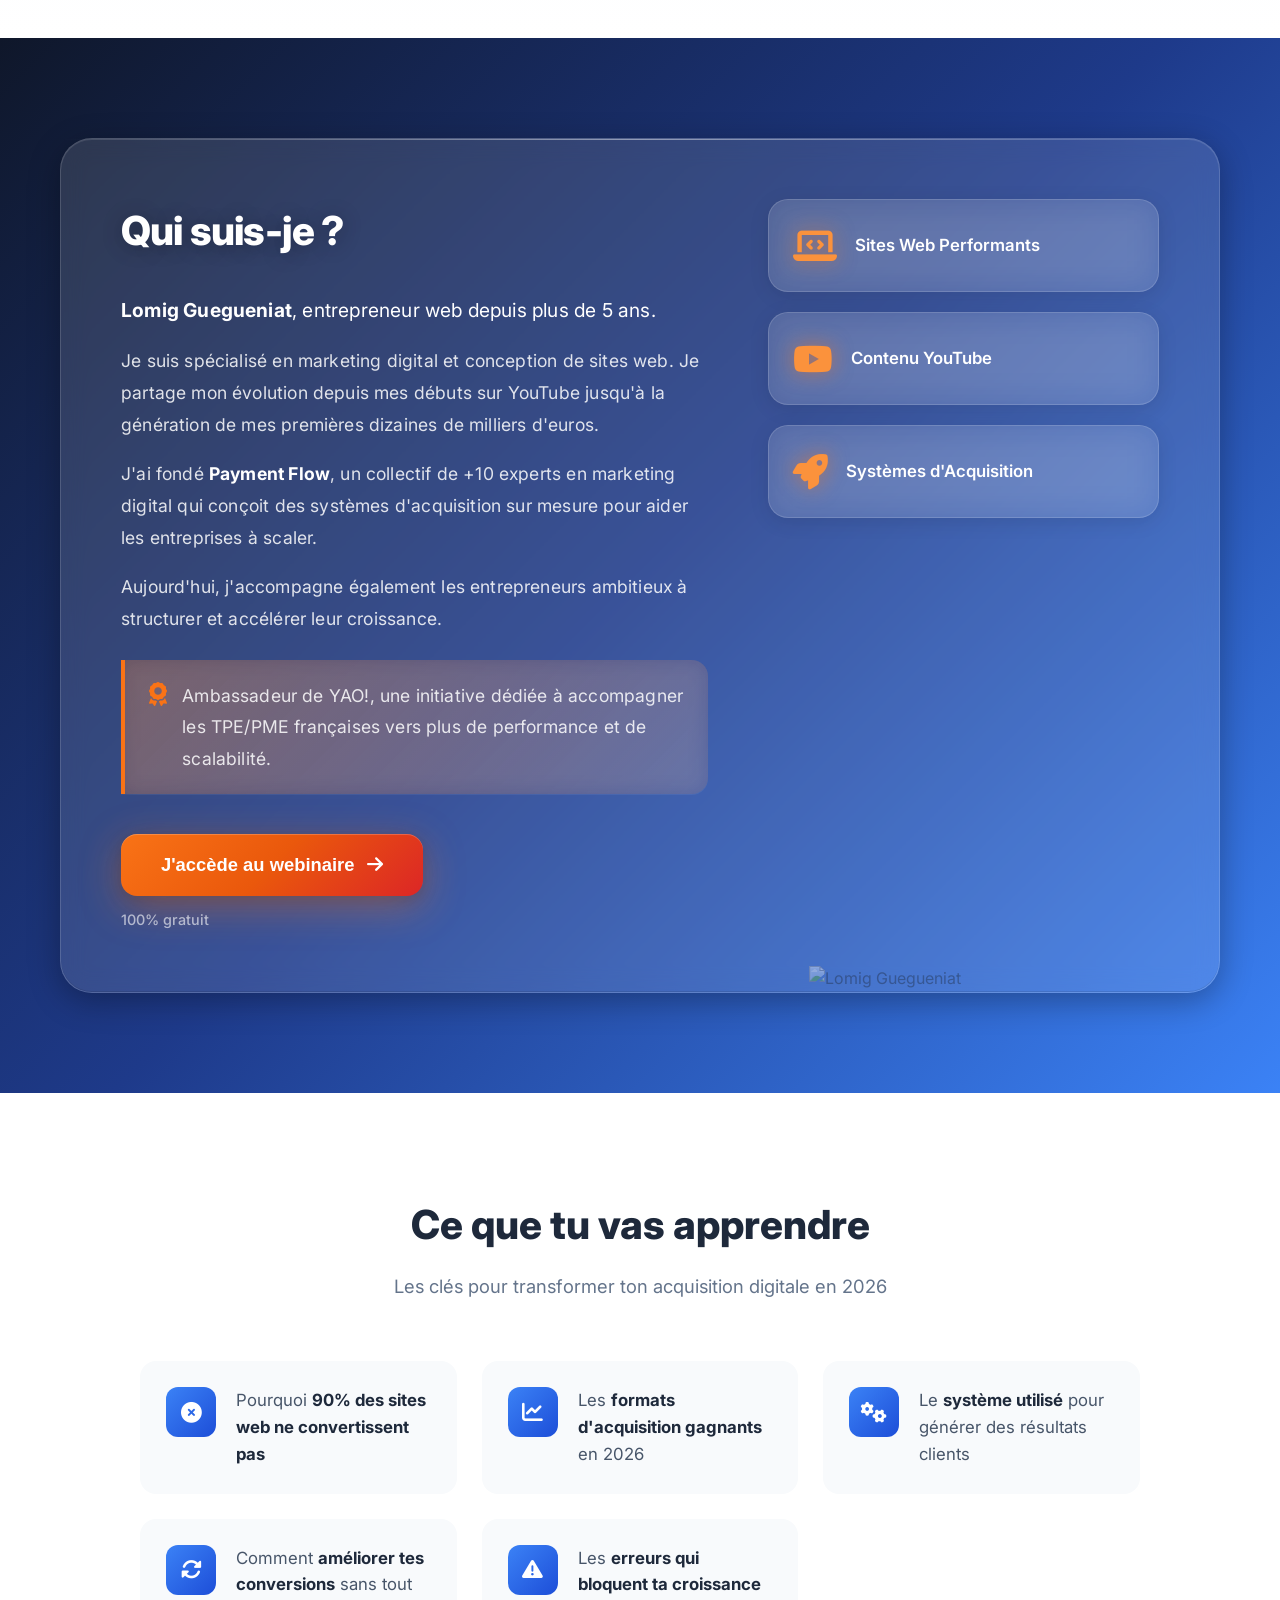
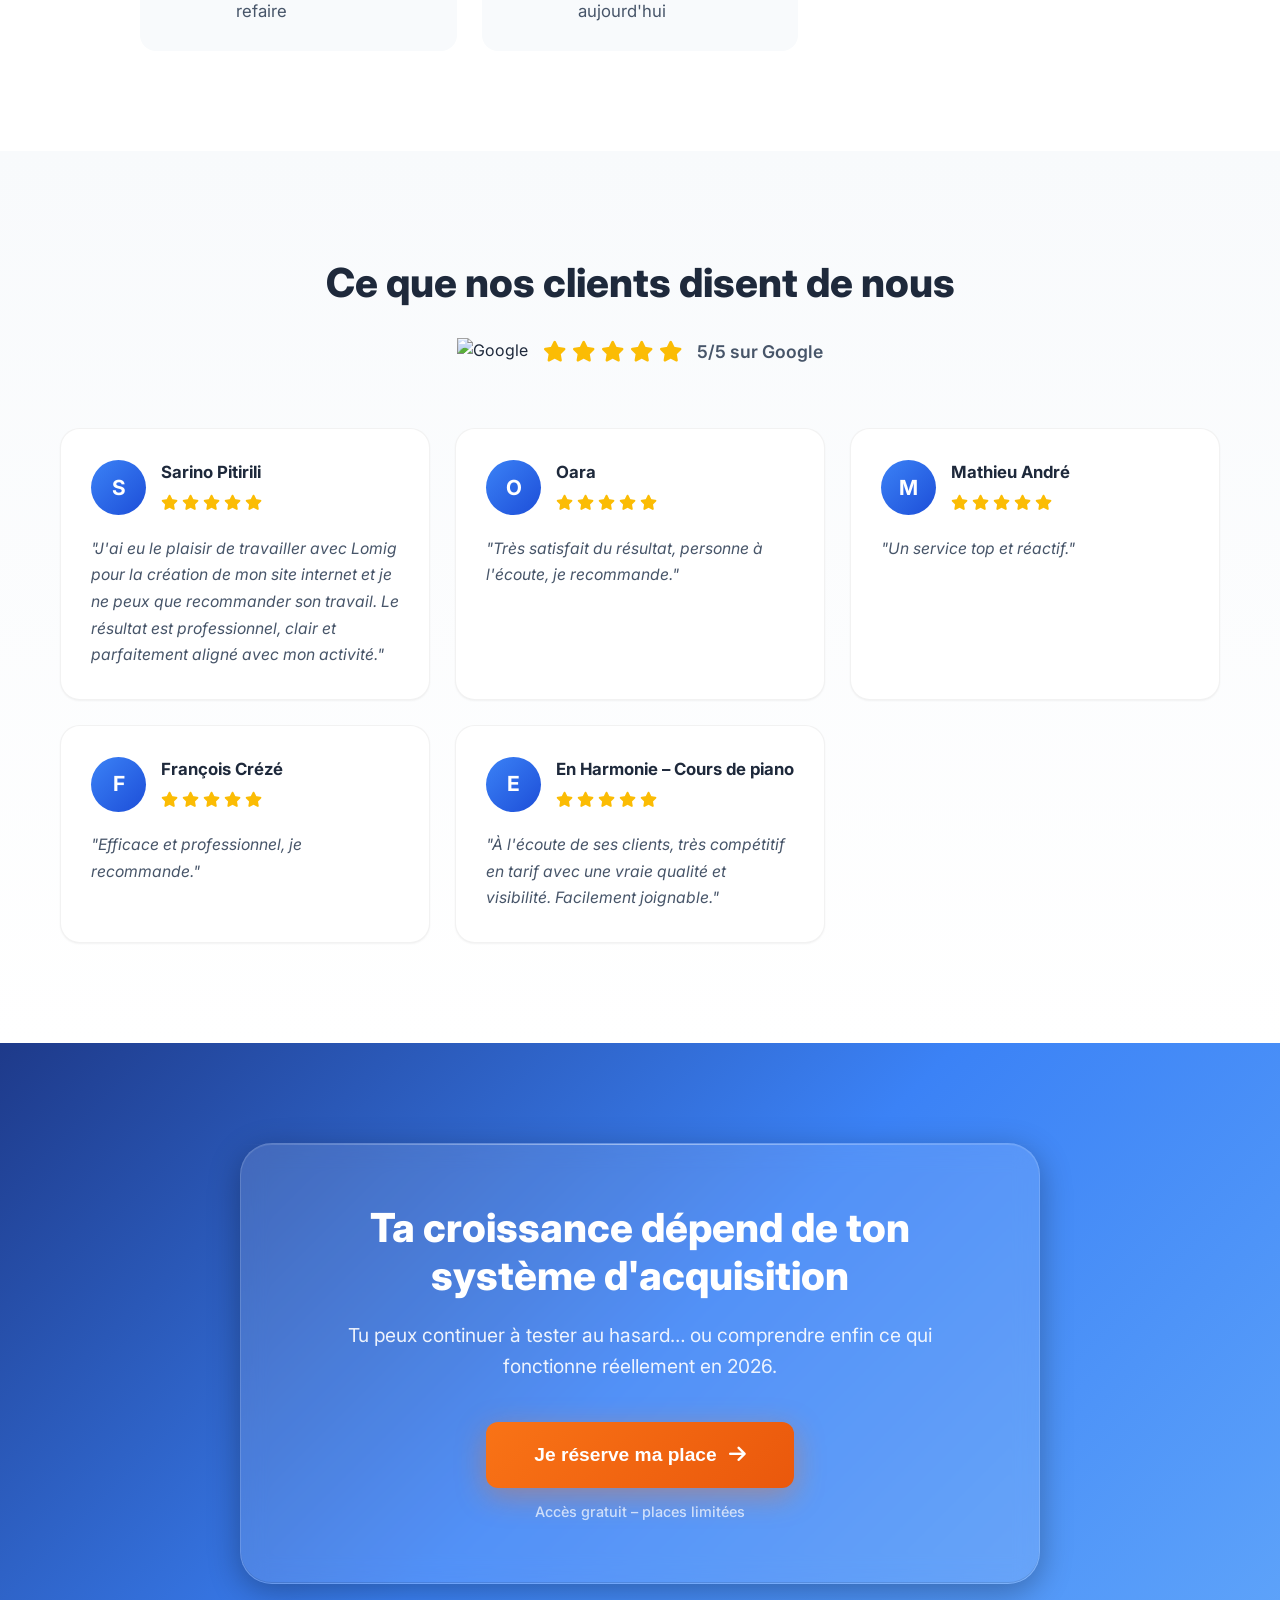
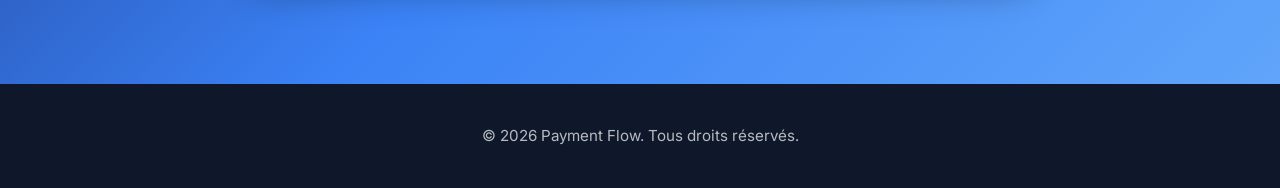
==== commit e5368320: "Integrate profile photo into background of about section" ====
--- a/index.html
+++ b/index.html
@@ -160,10 +160,8 @@
     <section class="about-section">
         <div class="container">
             <div class="about-card glass-card fade-in">
+                <img src="Design Sans Titre - 1 - Modifié.png" alt="Lomig Guegueniat" class="profile-photo-bg">
                 <div class="about-content">
-                    <div class="about-photo">
-                        <img src="Design Sans Titre - 1 - Modifié.png" alt="Lomig Guegueniat" class="profile-photo">
-                    </div>
                     <div class="about-text">
                         <h2 class="section-title">Qui suis-je ?</h2>
                         <div class="about-description">
--- a/styles.css
+++ b/styles.css
@@ -414,33 +414,24 @@
     background: linear-gradient(90deg, transparent, rgba(255, 255, 255, 0.4), transparent);
 }
 
+.profile-photo-bg {
+    position: absolute;
+    right: 60px;
+    bottom: 0;
+    width: 350px;
+    height: auto;
+    opacity: 0.4;
+    pointer-events: none;
+    z-index: 0;
+}
+
 .about-content {
     display: grid;
-    grid-template-columns: auto 1.5fr 1fr;
-    gap: 40px;
+    grid-template-columns: 1.5fr 1fr;
+    gap: 60px;
     align-items: start;
-}
-
-.about-photo {
-    display: flex;
-    align-items: flex-start;
-    justify-content: center;
-}
-
-.profile-photo {
-    width: 180px;
-    height: 180px;
-    border-radius: 20px;
-    object-fit: cover;
-    border: 3px solid rgba(255, 255, 255, 0.2);
-    box-shadow: 0 10px 40px rgba(0, 0, 0, 0.3);
-    transition: all 0.3s ease;
-}
-
-.profile-photo:hover {
-    transform: scale(1.05);
-    border-color: rgba(249, 115, 22, 0.5);
-    box-shadow: 0 15px 50px rgba(249, 115, 22, 0.3);
+    position: relative;
+    z-index: 1;
 }
 
 .about-text .section-title {
@@ -790,19 +781,15 @@
 
 /* ==================== RESPONSIVE DESIGN ==================== */
 @media (max-width: 1024px) {
+    .profile-photo-bg {
+        width: 280px;
+        right: 30px;
+        opacity: 0.3;
+    }
+
     .about-content {
         grid-template-columns: 1fr;
         gap: 30px;
-    }
-
-    .about-photo {
-        justify-content: center;
-        margin-bottom: 10px;
-    }
-
-    .profile-photo {
-        width: 150px;
-        height: 150px;
     }
 
     .about-visuals {
@@ -876,6 +863,12 @@
     .glass-card {
         padding: 35px 25px;
         border-radius: 24px;
+    }
+
+    .profile-photo-bg {
+        width: 200px;
+        right: 10px;
+        opacity: 0.25;
     }
 
     .about-text .section-title {
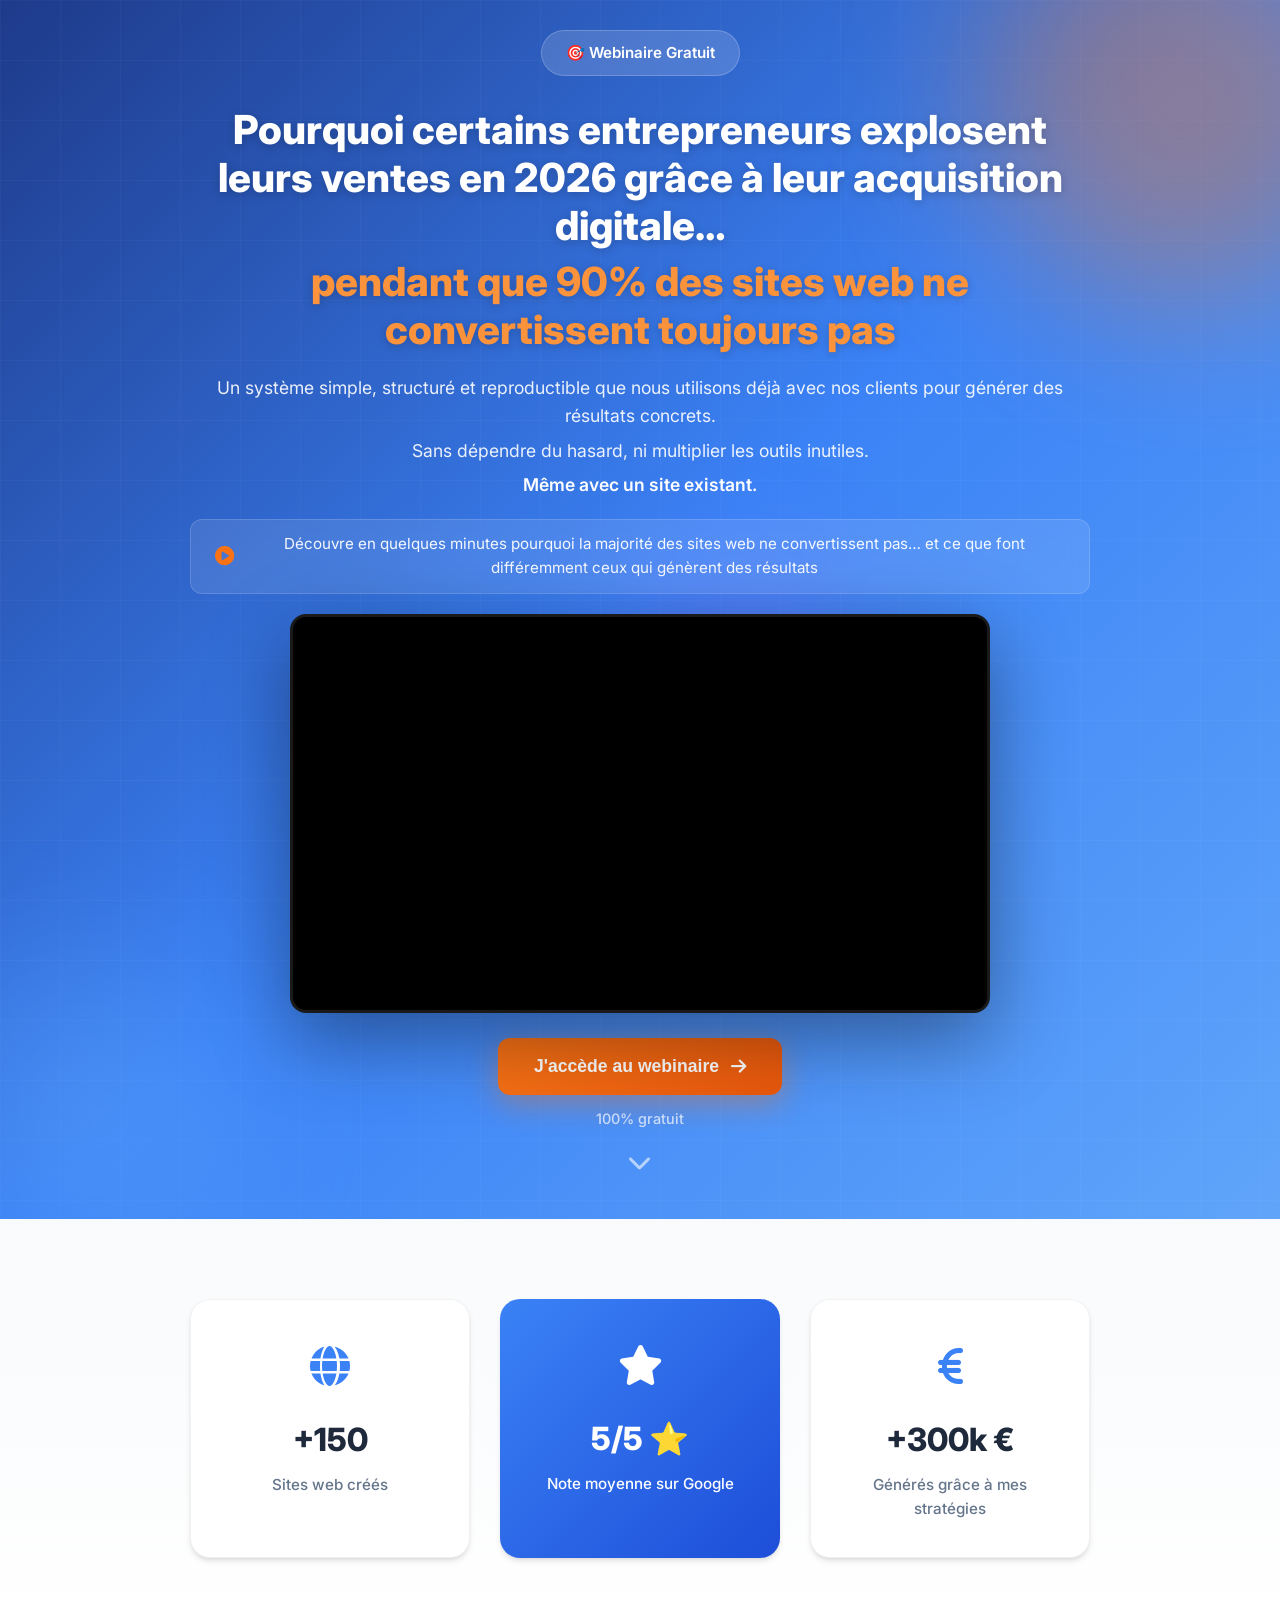
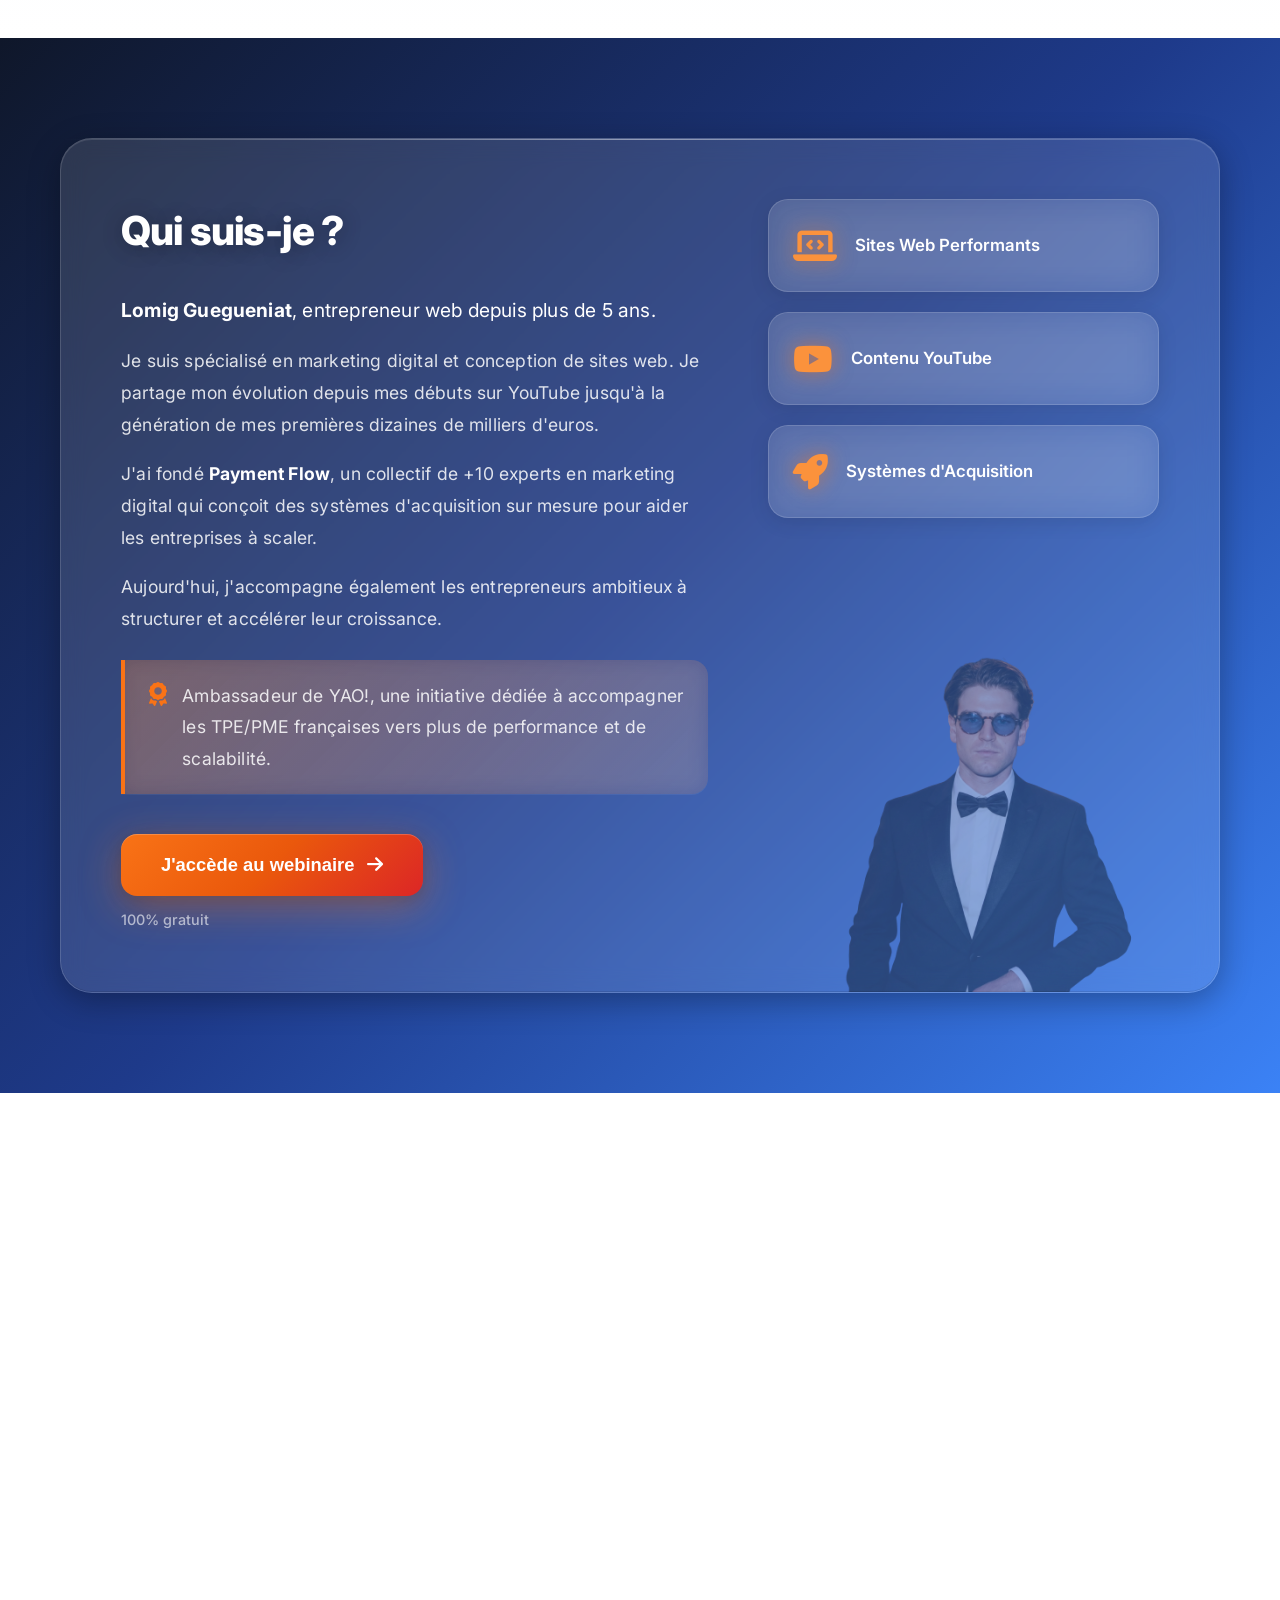
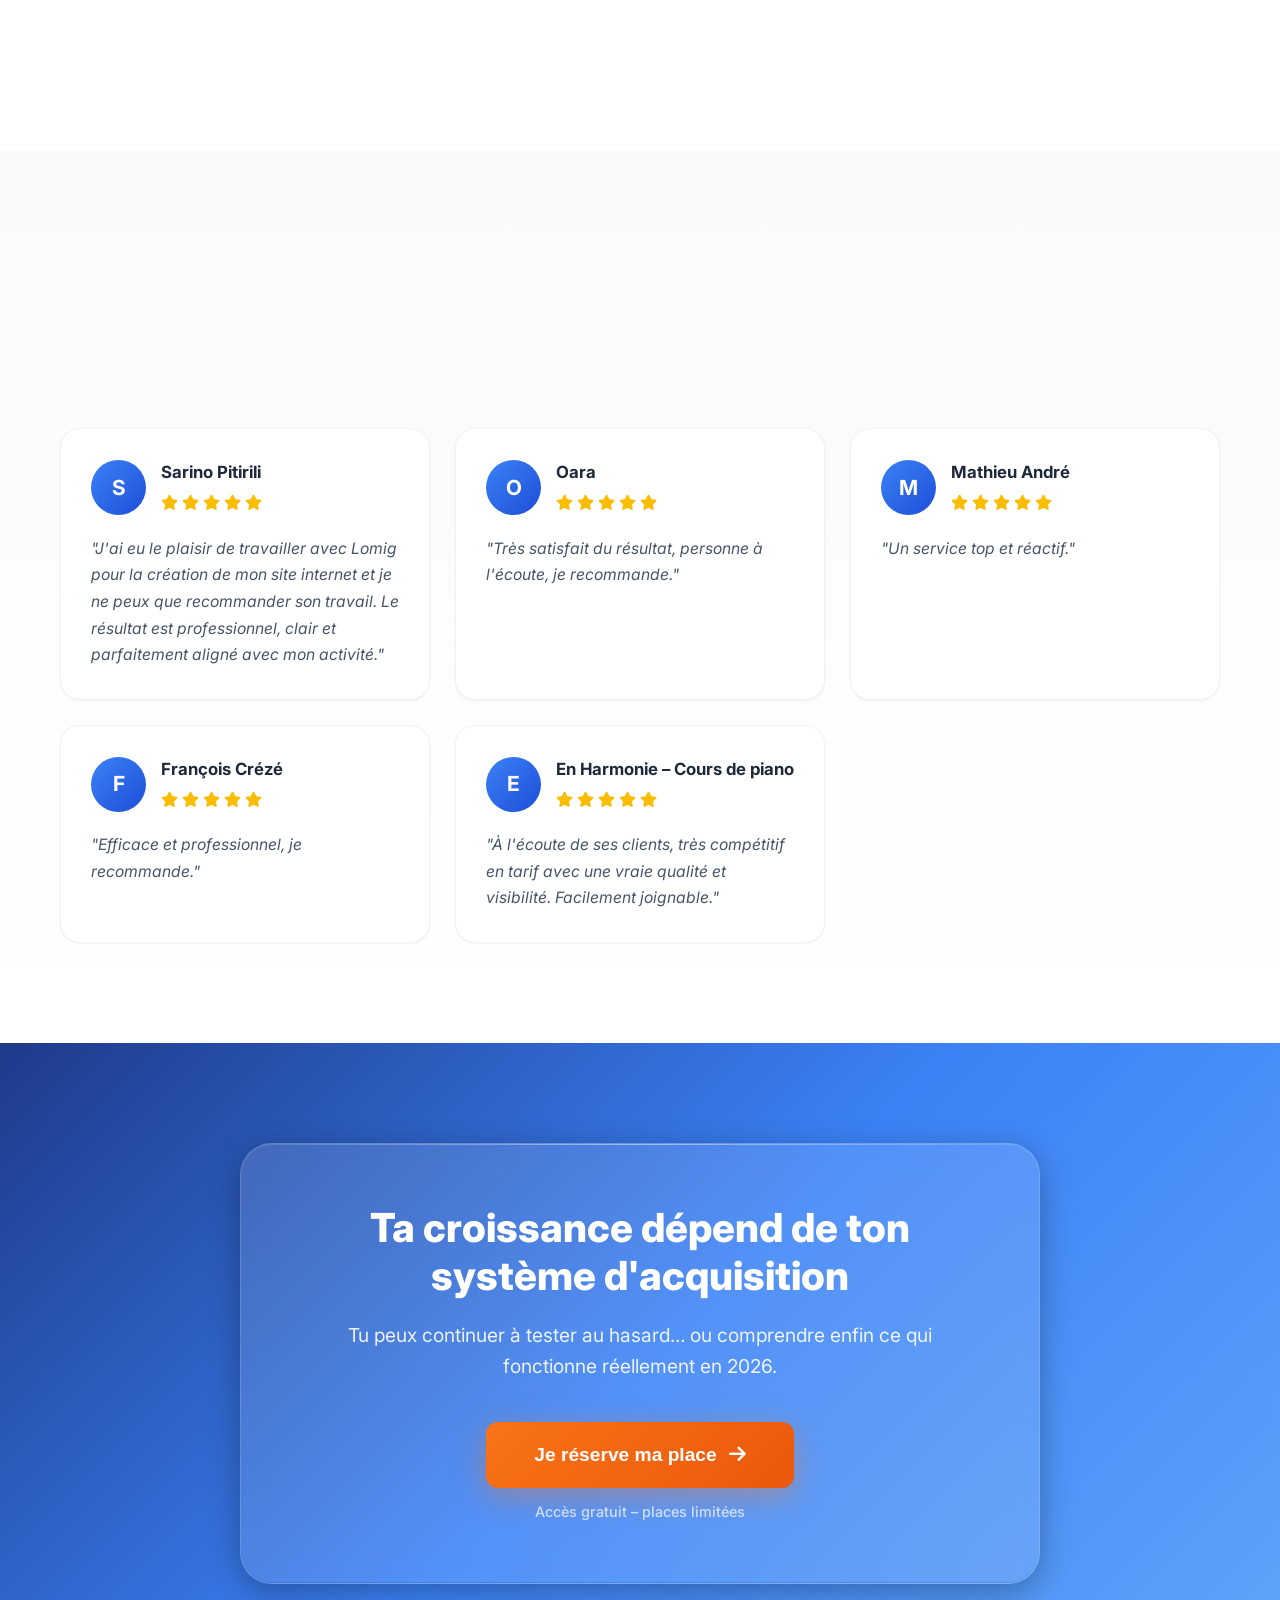
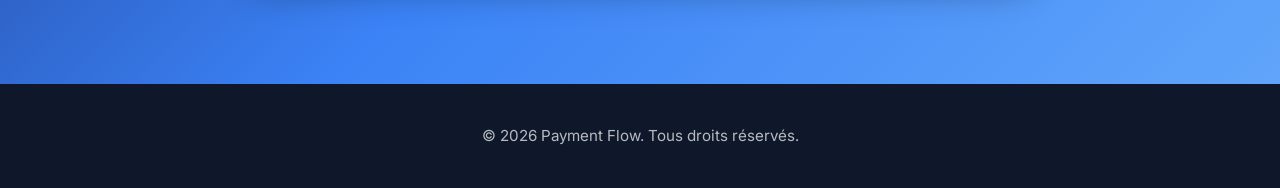
==== commit 1dcc1dfc: "Fix image path: rename to lomig-profile.png for web compatibility" ====
--- a/index.html
+++ b/index.html
@@ -160,7 +160,7 @@
     <section class="about-section">
         <div class="container">
             <div class="about-card glass-card fade-in">
-                <img src="Design Sans Titre - 1 - Modifié.png" alt="Lomig Guegueniat" class="profile-photo-bg">
+                <img src="lomig-profile.png" alt="Lomig Guegueniat" class="profile-photo-bg">
                 <div class="about-content">
                     <div class="about-text">
                         <h2 class="section-title">Qui suis-je ?</h2>
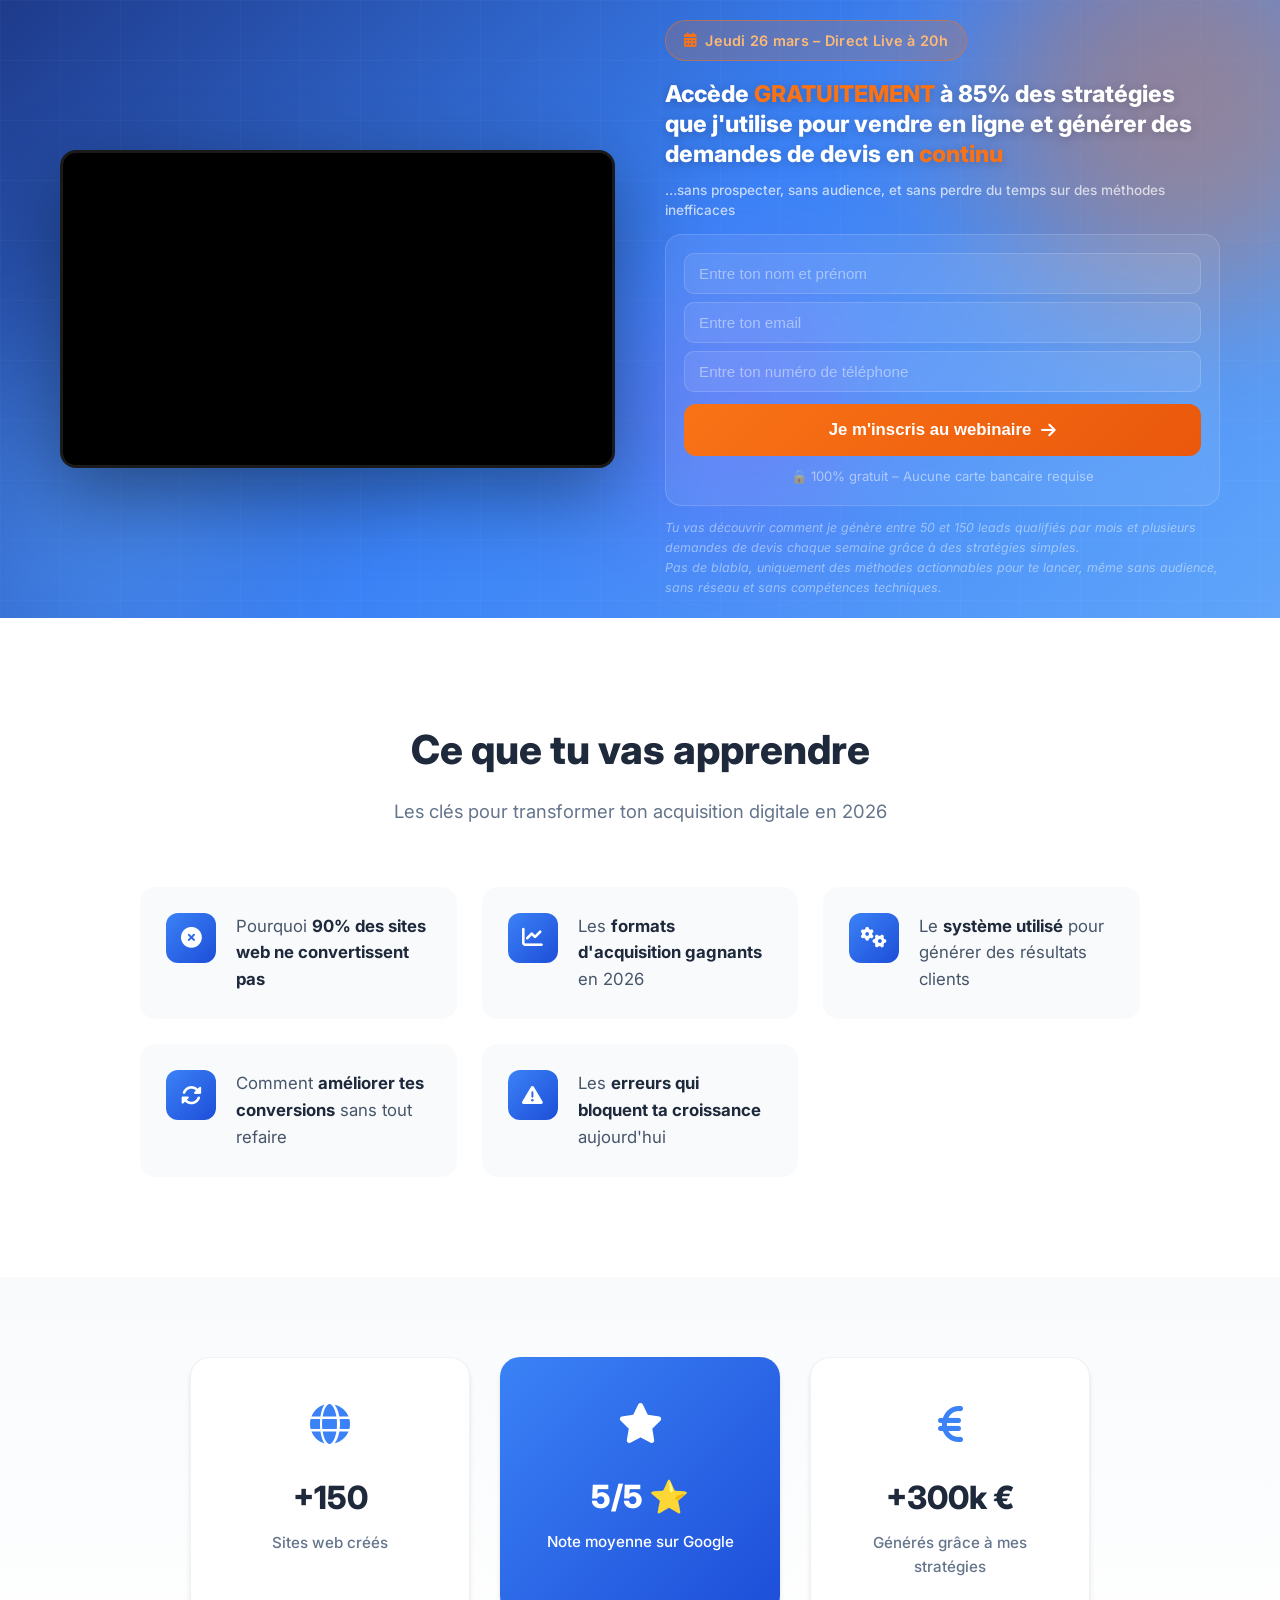
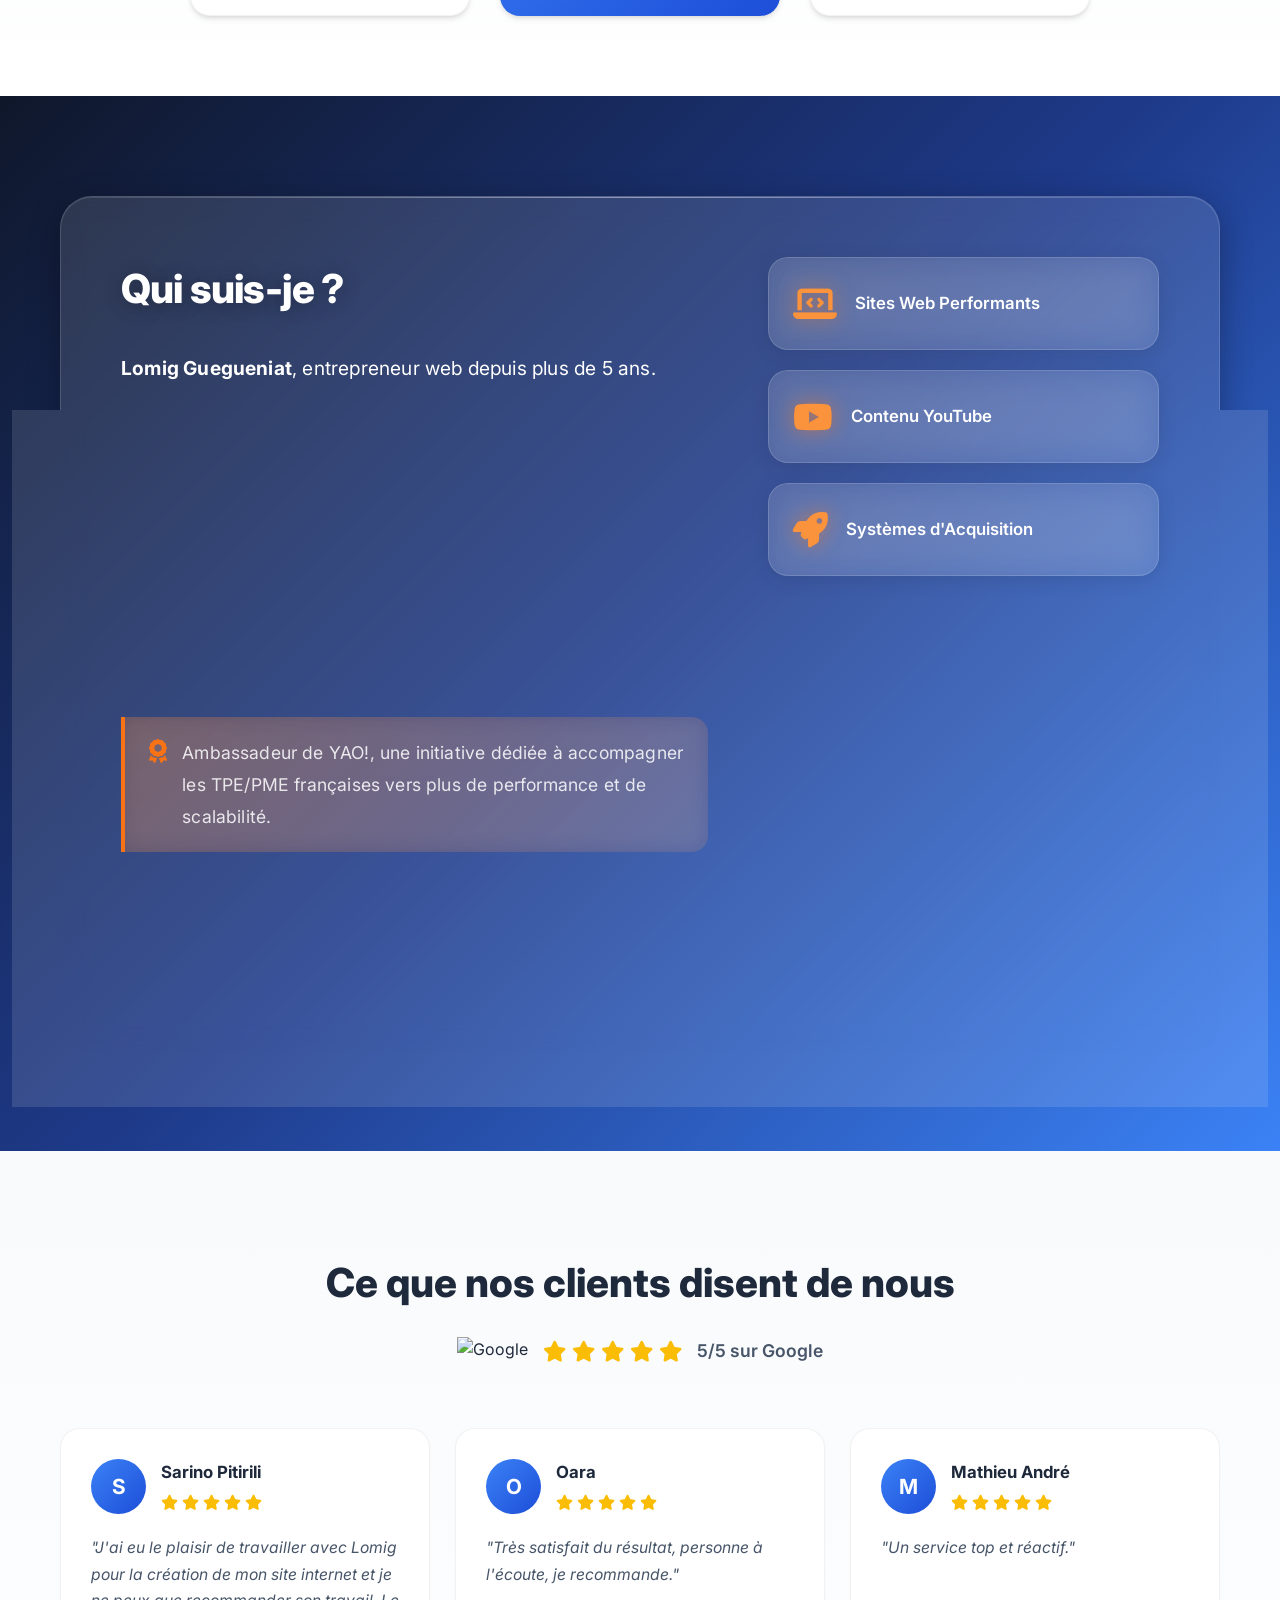
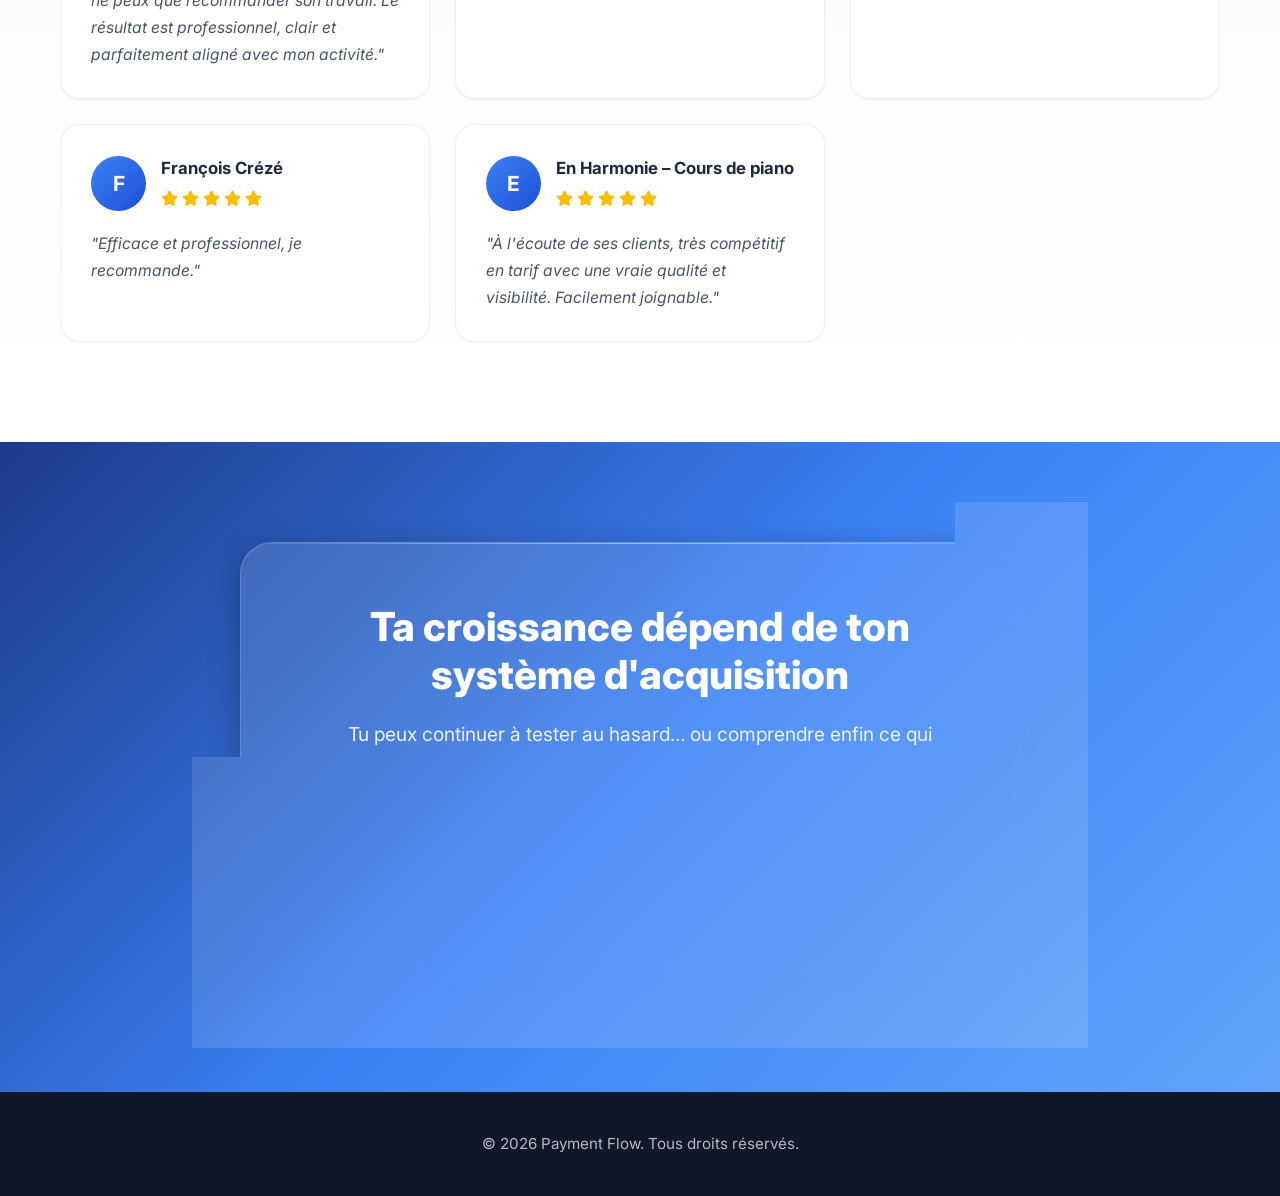
==== commit 41eab051: "Hero redesign: two-column layout, FormSubmit form, compact hero, below-form text" ====
--- a/index.html
+++ b/index.html
@@ -8,7 +8,6 @@
     <link rel="stylesheet" href="styles.css">
     <link rel="stylesheet" href="https://cdnjs.cloudflare.com/ajax/libs/font-awesome/6.5.1/css/all.min.css">
     <link href="https://fonts.googleapis.com/css2?family=Inter:wght@400;500;600;700;800;900&display=swap" rel="stylesheet">
-    <script async src="https://tally.so/widgets/embed.js"></script>
     
     <!-- LinkedIn Insight Tag -->
     <script type="text/javascript">
@@ -31,55 +30,73 @@
     </noscript>
     
     <style>
-        /* Tally Fullscreen Overlay */
-        .tally-fullscreen-overlay {
-            display: none;
-            position: fixed;
-            top: 0;
-            left: 0;
-            right: 0;
-            bottom: 0;
+        .hero-layout {
+            display: grid;
+            grid-template-columns: 1fr 1fr;
+            gap: 50px;
+            align-items: center;
+        }
+        .hero-date-banner {
+            display: inline-flex;
+            align-items: center;
+            gap: 8px;
+            background: rgba(249, 115, 22, 0.2);
+            border: 1px solid rgba(249, 115, 22, 0.5);
+            color: #fdba74;
+            font-size: 0.9rem;
+            font-weight: 600;
+            padding: 8px 18px;
+            border-radius: 50px;
+            margin-bottom: 18px;
+            letter-spacing: 0.02em;
+        }
+        .hero-date-banner i { color: #f97316; }
+        .hero-title .accent { color: #f97316; }
+        .register-form {
+            background: rgba(255,255,255,0.07);
+            border: 1px solid rgba(255,255,255,0.15);
+            border-radius: 16px;
+            padding: 18px;
+            margin-top: 14px;
+            backdrop-filter: blur(10px);
+        }
+        .register-form input {
             width: 100%;
-            height: 100%;
-            background: #0f172a;
-            z-index: 99999;
-            opacity: 0;
-            transition: opacity 0.3s ease;
-        }
-        .tally-fullscreen-overlay.active {
-            display: block;
-            opacity: 1;
-        }
-        .tally-fullscreen-overlay iframe {
-            position: absolute;
-            top: 0;
-            left: 0;
+            padding: 11px 14px;
+            border-radius: 10px;
+            border: 1.5px solid rgba(255,255,255,0.15);
+            background: rgba(255,255,255,0.08);
+            color: #fff;
+            font-size: 0.95rem;
+            margin-bottom: 8px;
+            outline: none;
+            transition: border 0.2s;
+            box-sizing: border-box;
+        }
+        .register-form input::placeholder { color: rgba(255,255,255,0.45); }
+        .register-form input:focus { border-color: #f97316; background: rgba(255,255,255,0.12); }
+        .register-form .submit-btn {
             width: 100%;
-            height: 100%;
-            border: 0;
-        }
-        .tally-close-btn {
-            position: fixed;
-            top: 20px;
-            right: 20px;
-            width: 50px;
-            height: 50px;
-            background: rgba(255, 255, 255, 0.15);
-            border: 2px solid rgba(255, 255, 255, 0.3);
-            border-radius: 50%;
+            padding: 16px;
+            background: linear-gradient(135deg, #f97316, #ea580c);
             color: #fff;
-            font-size: 24px;
+            font-size: 1.05rem;
+            font-weight: 700;
+            border: none;
+            border-radius: 12px;
             cursor: pointer;
-            z-index: 100000;
+            transition: all 0.3s ease;
             display: flex;
             align-items: center;
             justify-content: center;
-            transition: all 0.3s ease;
-            backdrop-filter: blur(10px);
-        }
-        .tally-close-btn:hover {
-            background: rgba(255, 255, 255, 0.25);
-            transform: scale(1.1);
+            gap: 10px;
+            margin-top: 4px;
+        }
+        .register-form .submit-btn:hover { background: linear-gradient(135deg, #ea580c, #c2410c); transform: translateY(-2px); box-shadow: 0 8px 25px rgba(249,115,22,0.4); }
+        .register-form .form-note { font-size: 0.82rem; color: rgba(255,255,255,0.5); text-align: center; margin-top: 10px; }
+        .hero-below-form { font-size: 0.78rem; color: rgba(255,255,255,0.45); line-height: 1.6; margin-top: 12px; font-style: italic; }
+        @media (max-width: 900px) {
+            .hero-layout { grid-template-columns: 1fr; gap: 30px; }
         }
     </style>
 </head>
@@ -92,42 +109,77 @@
             <div class="hero-blob blob-3"></div>
         </div>
         <div class="container">
-            <div class="hero-content fade-in">
-                <span class="hero-badge">🎯 Webinaire Gratuit</span>
-                <h1 class="hero-title">Pourquoi certains entrepreneurs explosent leurs ventes en 2026 grâce à leur acquisition digitale… <span class="highlight">pendant que 90% des sites web ne convertissent toujours pas</span></h1>
-                
-                <div class="hero-subtitle-box">
-                    <p class="hero-subtitle">Un système simple, structuré et reproductible que nous utilisons déjà avec nos clients pour générer des résultats concrets.</p>
-                    <p class="hero-subtitle">Sans dépendre du hasard, ni multiplier les outils inutiles.</p>
-                    <p class="hero-subtitle"><strong>Même avec un site existant.</strong></p>
-                </div>
-
-                <div class="hero-video-intro">
-                    <p class="video-intro-text"><i class="fas fa-play-circle"></i> Découvre en quelques minutes pourquoi la majorité des sites web ne convertissent pas… et ce que font différemment ceux qui génèrent des résultats</p>
-                </div>
-
-                <div class="hero-video-wrapper">
-                    <div class="video-container">
-                        <iframe 
-                            src="https://www.youtube.com/embed/m5hZaY4c1Ws" 
-                            title="Webinaire Acquisition Digitale"
-                            frameborder="0" 
-                            allow="accelerometer; autoplay; clipboard-write; encrypted-media; gyroscope; picture-in-picture; web-share" 
-                            allowfullscreen>
-                        </iframe>
-                    </div>
-                </div>
-
-                <div class="hero-cta">
-                    <button class="cta-button primary">
-                        <span>J'accède au webinaire</span>
-                        <i class="fas fa-arrow-right"></i>
-                    </button>
-                    <p class="cta-subtext">100% gratuit</p>
-                </div>
-
-                <div class="scroll-indicator">
-                    <i class="fas fa-chevron-down"></i>
+            <div class="hero-layout fade-in">
+                <!-- Colonne gauche : Vidéo -->
+                <div class="hero-video-col">
+                    <div class="hero-video-wrapper">
+                        <div class="video-container">
+                            <iframe 
+                                src="https://www.youtube.com/embed/m5hZaY4c1Ws" 
+                                title="Webinaire Acquisition Digitale"
+                                frameborder="0" 
+                                allow="accelerometer; autoplay; clipboard-write; encrypted-media; gyroscope; picture-in-picture; web-share" 
+                                allowfullscreen>
+                            </iframe>
+                        </div>
+                    </div>
+                </div>
+                <!-- Colonne droite : Texte + Form -->
+                <div class="hero-text-col">
+                    <div class="hero-date-banner">
+                        <i class="fas fa-calendar-alt"></i>
+                        Jeudi 26 mars – Direct Live à 20h
+                    </div>
+                    <h1 class="hero-title">Accède <span class="accent">GRATUITEMENT</span> à 85% des stratégies que j'utilise pour vendre en ligne et générer des demandes de devis en <span class="accent">continu</span></h1>
+                    <h2 class="hero-h2">…sans prospecter, sans audience, et sans perdre du temps sur des méthodes inefficaces</h2>
+                    <div class="register-form" id="register-form">
+                        <form action="https://formsubmit.co/lomig.guegueniat@gmail.com" method="POST">
+                            <input type="hidden" name="_subject" value="Nouvelle inscription Webinaire">
+                            <input type="hidden" name="_captcha" value="false">
+                            <input type="hidden" name="_next" value="https://lomig22.github.io/DEV-AGENCY/merci.html">
+                            <input type="text" name="name" placeholder="Entre ton nom et prénom" required>
+                            <input type="email" name="email" placeholder="Entre ton email" required>
+                            <input type="tel" name="phone" placeholder="Entre ton numéro de téléphone" required>
+                            <button type="submit" class="submit-btn">
+                                <span>Je m'inscris au webinaire</span>
+                                <i class="fas fa-arrow-right"></i>
+                            </button>
+                            <p class="form-note">🔒 100% gratuit – Aucune carte bancaire requise</p>
+                        </form>
+                    </div>
+                    <p class="hero-below-form">Tu vas découvrir comment je génère entre 50 et 150 leads qualifiés par mois et plusieurs demandes de devis chaque semaine grâce à des stratégies simples.<br>Pas de blabla, uniquement des méthodes actionnables pour te lancer, même sans audience, sans réseau et sans compétences techniques.</p>
+                </div>
+            </div>
+        </div>
+    </section>
+
+    <!-- Section Ce que tu vas apprendre (déplacée juste après le hero) -->
+    <section class="learn-section">
+        <div class="container">
+            <div class="section-header fade-in">
+                <h2 class="section-title">Ce que tu vas apprendre</h2>
+                <p class="section-description">Les clés pour transformer ton acquisition digitale en 2026</p>
+            </div>
+            <div class="learn-grid">
+                <div class="learn-item fade-in">
+                    <div class="learn-icon"><i class="fas fa-times-circle"></i></div>
+                    <p>Pourquoi <strong>90% des sites web ne convertissent pas</strong></p>
+                </div>
+                <div class="learn-item fade-in">
+                    <div class="learn-icon"><i class="fas fa-chart-line"></i></div>
+                    <p>Les <strong>formats d'acquisition gagnants</strong> en 2026</p>
+                </div>
+                <div class="learn-item fade-in">
+                    <div class="learn-icon"><i class="fas fa-cogs"></i></div>
+                    <p>Le <strong>système utilisé</strong> pour générer des résultats clients</p>
+                </div>
+                <div class="learn-item fade-in">
+                    <div class="learn-icon"><i class="fas fa-sync-alt"></i></div>
+                    <p>Comment <strong>améliorer tes conversions</strong> sans tout refaire</p>
+                </div>
+                <div class="learn-item fade-in">
+                    <div class="learn-icon"><i class="fas fa-exclamation-triangle"></i></div>
+                    <p>Les <strong>erreurs qui bloquent ta croissance</strong> aujourd'hui</p>
                 </div>
             </div>
         </div>
@@ -198,37 +250,6 @@
         </div>
     </section>
 
-    <!-- Section Ce que tu vas apprendre -->
-    <section class="learn-section">
-        <div class="container">
-            <div class="section-header fade-in">
-                <h2 class="section-title">Ce que tu vas apprendre</h2>
-                <p class="section-description">Les clés pour transformer ton acquisition digitale en 2026</p>
-            </div>
-            <div class="learn-grid">
-                <div class="learn-item fade-in">
-                    <div class="learn-icon"><i class="fas fa-times-circle"></i></div>
-                    <p>Pourquoi <strong>90% des sites web ne convertissent pas</strong></p>
-                </div>
-                <div class="learn-item fade-in">
-                    <div class="learn-icon"><i class="fas fa-chart-line"></i></div>
-                    <p>Les <strong>formats d'acquisition gagnants</strong> en 2026</p>
-                </div>
-                <div class="learn-item fade-in">
-                    <div class="learn-icon"><i class="fas fa-cogs"></i></div>
-                    <p>Le <strong>système utilisé</strong> pour générer des résultats clients</p>
-                </div>
-                <div class="learn-item fade-in">
-                    <div class="learn-icon"><i class="fas fa-sync-alt"></i></div>
-                    <p>Comment <strong>améliorer tes conversions</strong> sans tout refaire</p>
-                </div>
-                <div class="learn-item fade-in">
-                    <div class="learn-icon"><i class="fas fa-exclamation-triangle"></i></div>
-                    <p>Les <strong>erreurs qui bloquent ta croissance</strong> aujourd'hui</p>
-                </div>
-            </div>
-        </div>
-    </section>
 
     <!-- Section Avis Clients -->
     <section class="testimonials-section">
@@ -339,10 +360,10 @@
                 <h2 class="final-cta-title">Ta croissance dépend de ton système d'acquisition</h2>
                 <p class="final-cta-text">Tu peux continuer à tester au hasard… ou comprendre enfin ce qui fonctionne réellement en 2026.</p>
                 <div class="final-cta-buttons">
-                    <button class="cta-button primary large">
-                        <span>Je réserve ma place</span>
+                    <a href="#register-form" class="cta-button primary large">
+                        <span>Je m'inscris au webinaire</span>
                         <i class="fas fa-arrow-right"></i>
-                    </button>
+                    </a>
                     <p class="cta-subtext">Accès gratuit – places limitées</p>
                 </div>
             </div>
@@ -356,93 +377,12 @@
         </div>
     </footer>
 
-    <!-- Tally Fullscreen Overlay -->
-    <div id="tally-fullscreen" class="tally-fullscreen-overlay">
-        <button class="tally-close-btn" onclick="closeTallyFullscreen()">
-            <i class="fas fa-times"></i>
-        </button>
-        <iframe data-tally-src="https://tally.so/r/5B2DDo?transparentBackground=1" width="100%" height="100%" frameborder="0" marginheight="0" marginwidth="0" title="WEBINAIRE - ACQUISITION DIGITALE"></iframe>
-    </div>
-
     <script>
-        // Auto-open Tally popup after 1 second using native widget
-        setTimeout(function() {
-            if (typeof Tally !== 'undefined') {
-                Tally.openPopup('5B2DDo', {
-                    hideTitle: true,
-                    emoji: {
-                        text: '👋',
-                        animation: 'wave'
-                    }
-                });
+        // LinkedIn conversion tracking on form submit
+        document.querySelector('.register-form form').addEventListener('submit', function() {
+            if (typeof window.lintrk !== 'undefined') {
+                window.lintrk('track', { conversion_id: 26876553 });
             }
-        }, 1000);
-
-        // Track if fullscreen is open
-        let isFullscreenOpen = false;
-
-        // Tally Fullscreen Functions
-        function openTallyFullscreen() {
-            isFullscreenOpen = true;
-            
-            const overlay = document.getElementById('tally-fullscreen');
-            const iframe = overlay.querySelector('iframe');
-            
-            // Load iframe src if not already loaded
-            if (!iframe.src && iframe.dataset.tallySrc) {
-                iframe.src = iframe.dataset.tallySrc;
-            }
-            
-            overlay.style.display = 'block';
-            document.body.style.overflow = 'hidden';
-            
-            setTimeout(() => {
-                overlay.classList.add('active');
-            }, 10);
-        }
-
-        function closeTallyFullscreen() {
-            isFullscreenOpen = false;
-            const overlay = document.getElementById('tally-fullscreen');
-            overlay.classList.remove('active');
-            document.body.style.overflow = '';
-            
-            setTimeout(() => {
-                overlay.style.display = 'none';
-                // Re-open Tally popup after closing fullscreen
-                setTimeout(function() {
-                    if (typeof Tally !== 'undefined') {
-                        Tally.openPopup('5B2DDo', {
-                            hideTitle: true,
-                            emoji: {
-                                text: '👋',
-                                animation: 'wave'
-                            }
-                        });
-                    }
-                }, 1000);
-            }, 300);
-        }
-
-        // Close on Escape key
-        document.addEventListener('keydown', function(e) {
-            if (e.key === 'Escape') {
-                if (isFullscreenOpen) {
-                    closeTallyFullscreen();
-                }
-            }
-        });
-
-        // Attach click handlers to all CTA buttons
-        document.querySelectorAll('.cta-button').forEach(btn => {
-            btn.addEventListener('click', function(e) {
-                e.preventDefault();
-                // LinkedIn conversion tracking
-                if (typeof window.lintrk !== 'undefined') {
-                    window.lintrk('track', { conversion_id: 26876553 });
-                }
-                openTallyFullscreen();
-            });
         });
 
         // Fade-in animation on scroll
--- a/styles.css
+++ b/styles.css
@@ -69,7 +69,7 @@
     justify-content: center;
     position: relative;
     overflow: hidden;
-    padding: 30px 20px 40px;
+    padding: 20px 20px 20px;
 }
 
 .hero-bg-elements {
@@ -149,6 +149,21 @@
     margin: 0 auto;
 }
 
+.hero-video-col,
+.hero-text-col {
+    position: relative;
+    z-index: 1;
+}
+
+.hero-h2 {
+    font-size: 0.85rem;
+    font-weight: 500;
+    color: rgba(255, 255, 255, 0.7);
+    line-height: 1.5;
+    margin-bottom: 0;
+    margin-top: 8px;
+}
+
 .hero-badge {
     display: inline-block;
     background: rgba(255, 255, 255, 0.15);
@@ -173,11 +188,11 @@
 }
 
 .hero-title {
-    font-size: 2.5rem;
+    font-size: 1.45rem;
     font-weight: 800;
     color: #fff;
-    margin-bottom: 20px;
-    line-height: 1.2;
+    margin-bottom: 10px;
+    line-height: 1.3;
     text-shadow: 0 2px 10px rgba(0, 0, 0, 0.2);
 }
 
@@ -226,9 +241,9 @@
 }
 
 .hero-video-wrapper {
-    margin: 20px auto;
+    margin: 0 auto;
     width: 100%;
-    max-width: 700px;
+    max-width: 100%;
 }
 
 .video-container {
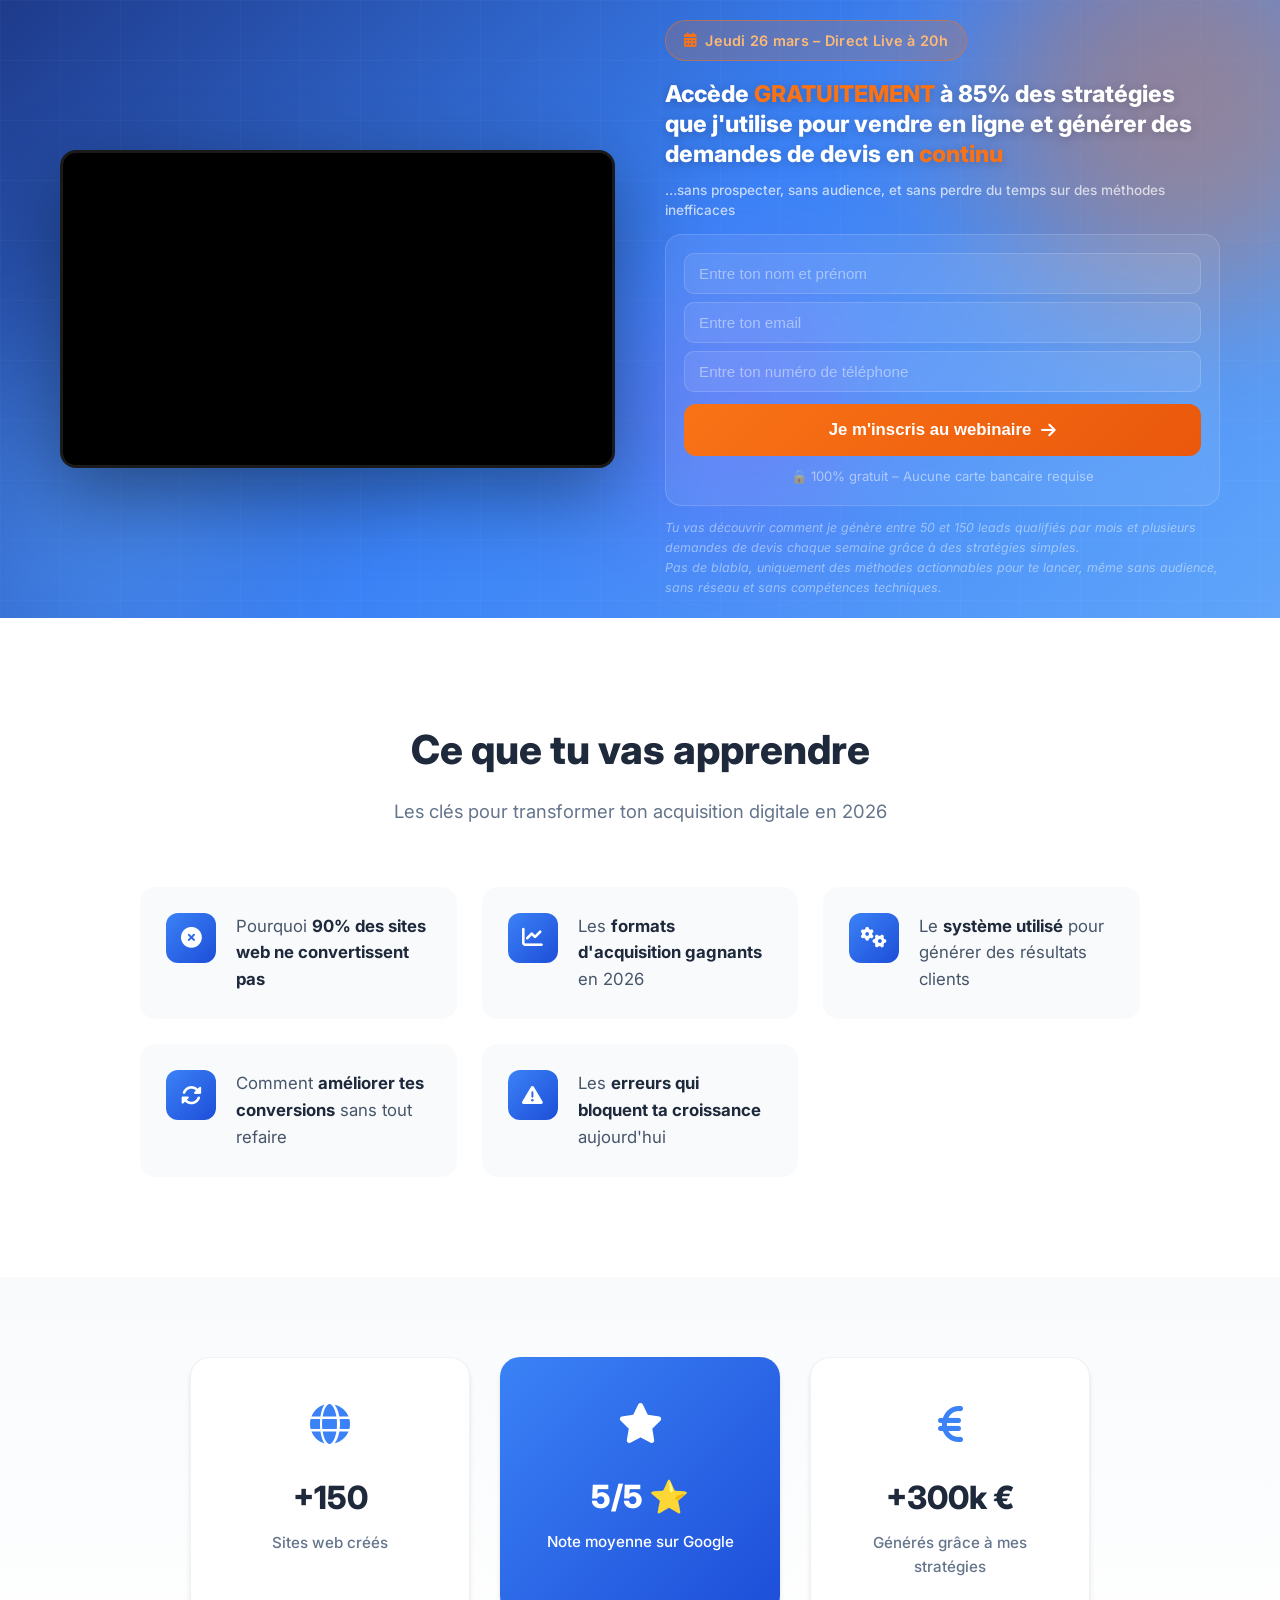
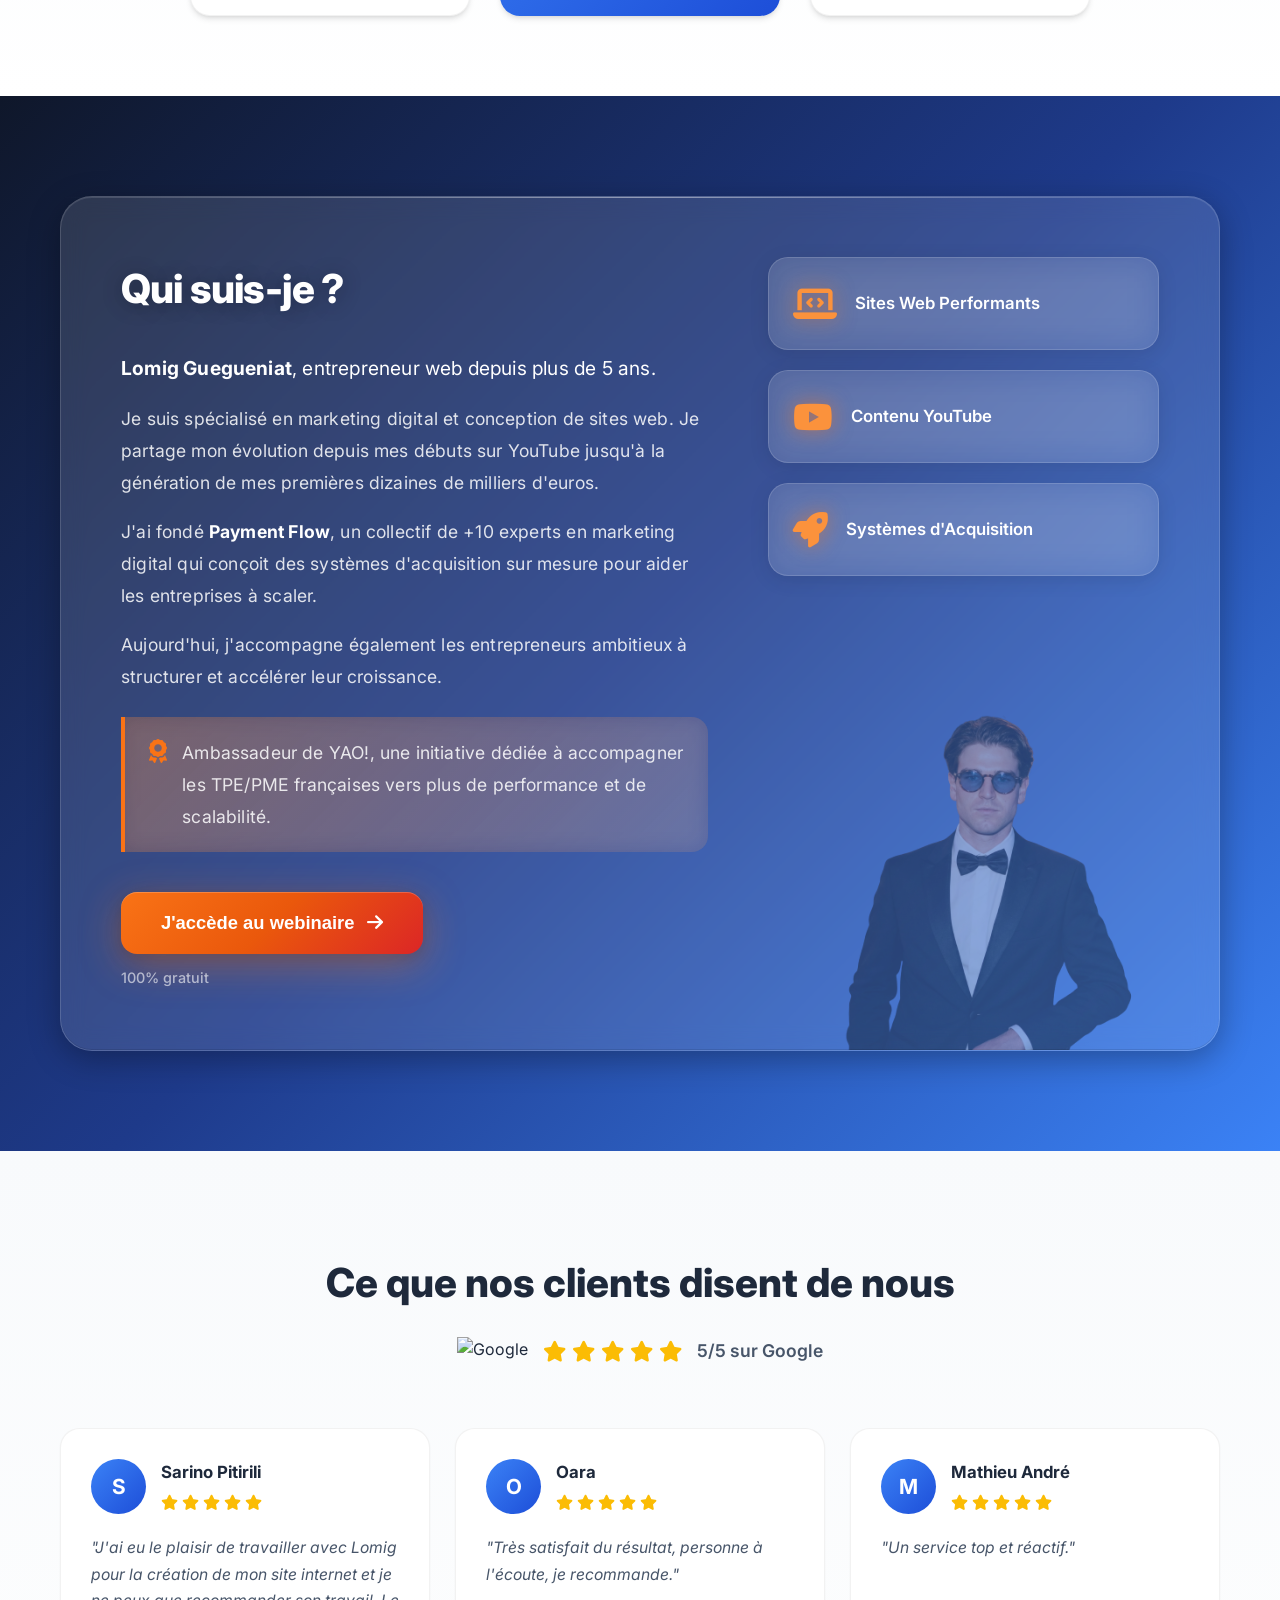
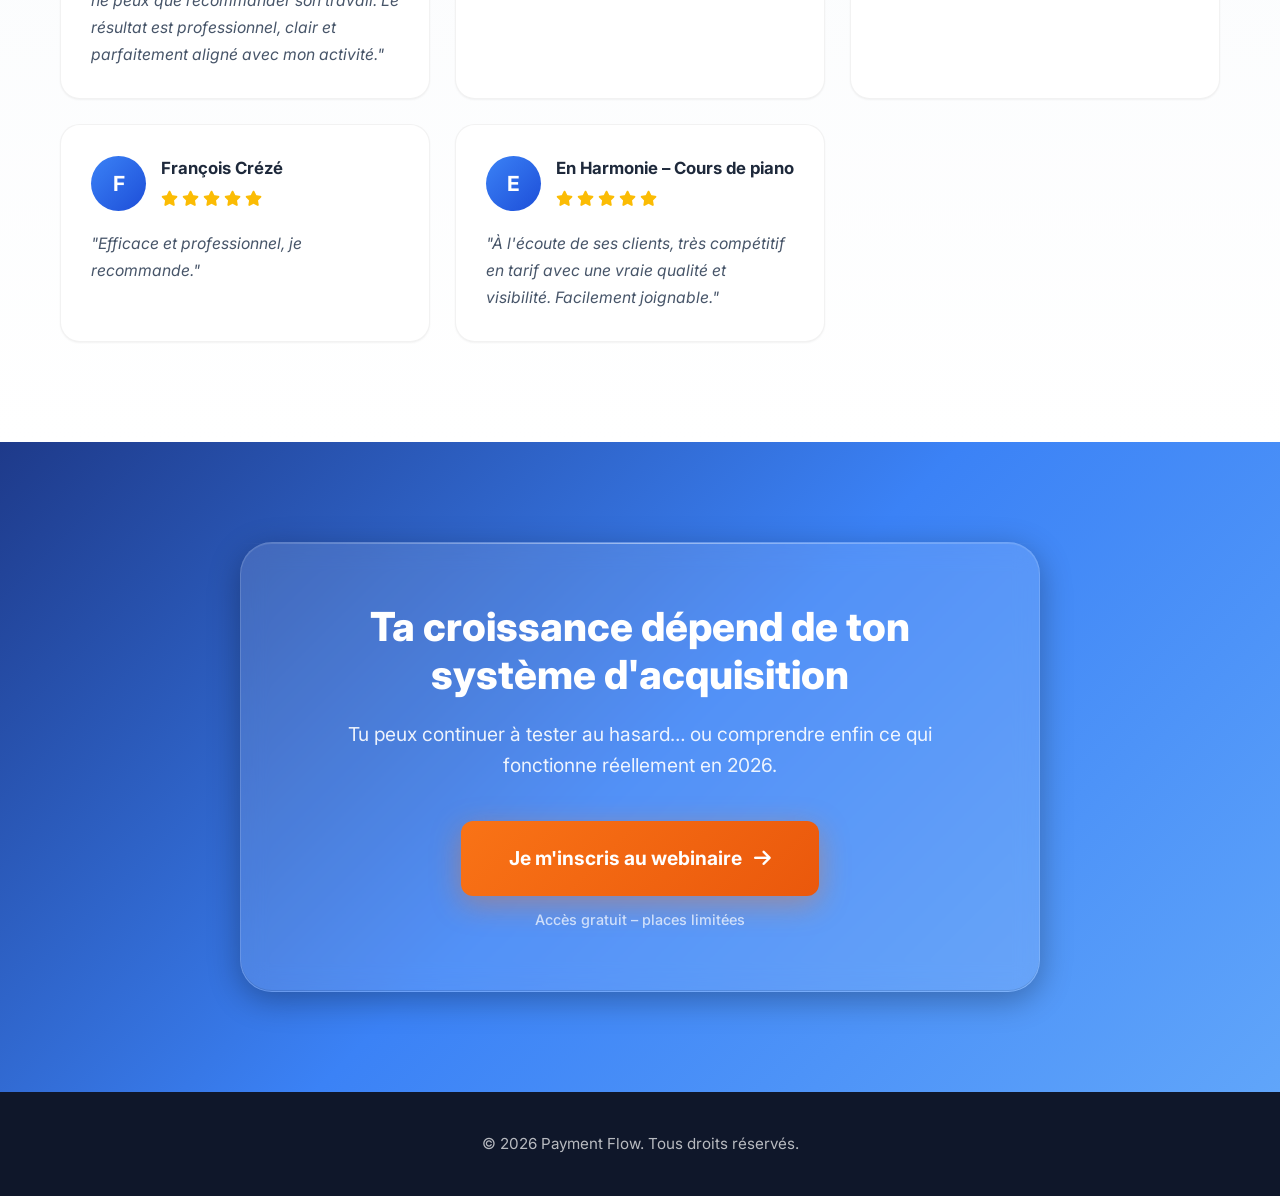
==== commit b3324764: "Mobile: video appears below hero text/form on small screens" ====
--- a/index.html
+++ b/index.html
@@ -96,7 +96,9 @@
         .register-form .form-note { font-size: 0.82rem; color: rgba(255,255,255,0.5); text-align: center; margin-top: 10px; }
         .hero-below-form { font-size: 0.78rem; color: rgba(255,255,255,0.45); line-height: 1.6; margin-top: 12px; font-style: italic; }
         @media (max-width: 900px) {
-            .hero-layout { grid-template-columns: 1fr; gap: 30px; }
+            .hero-layout { grid-template-columns: 1fr; gap: 20px; }
+            .hero-text-col { order: 1; }
+            .hero-video-col { order: 2; }
         }
     </style>
 </head>
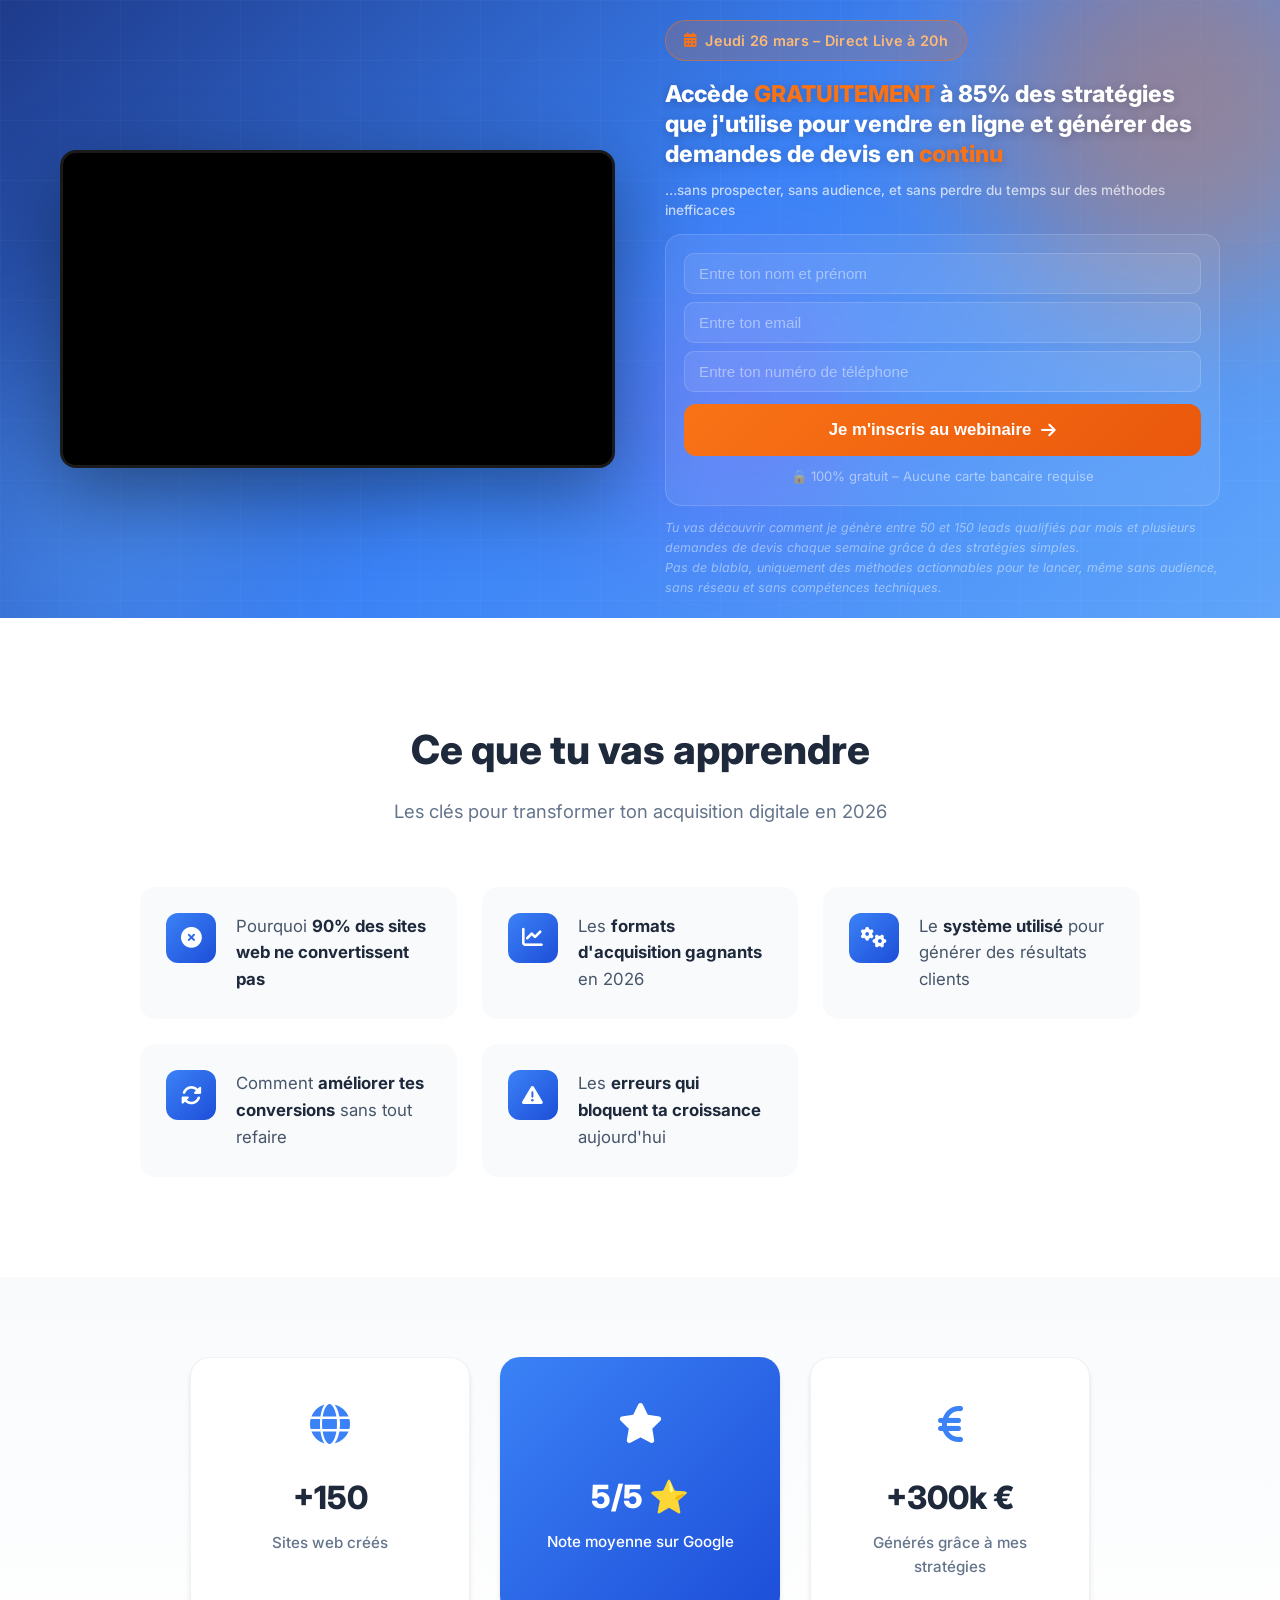
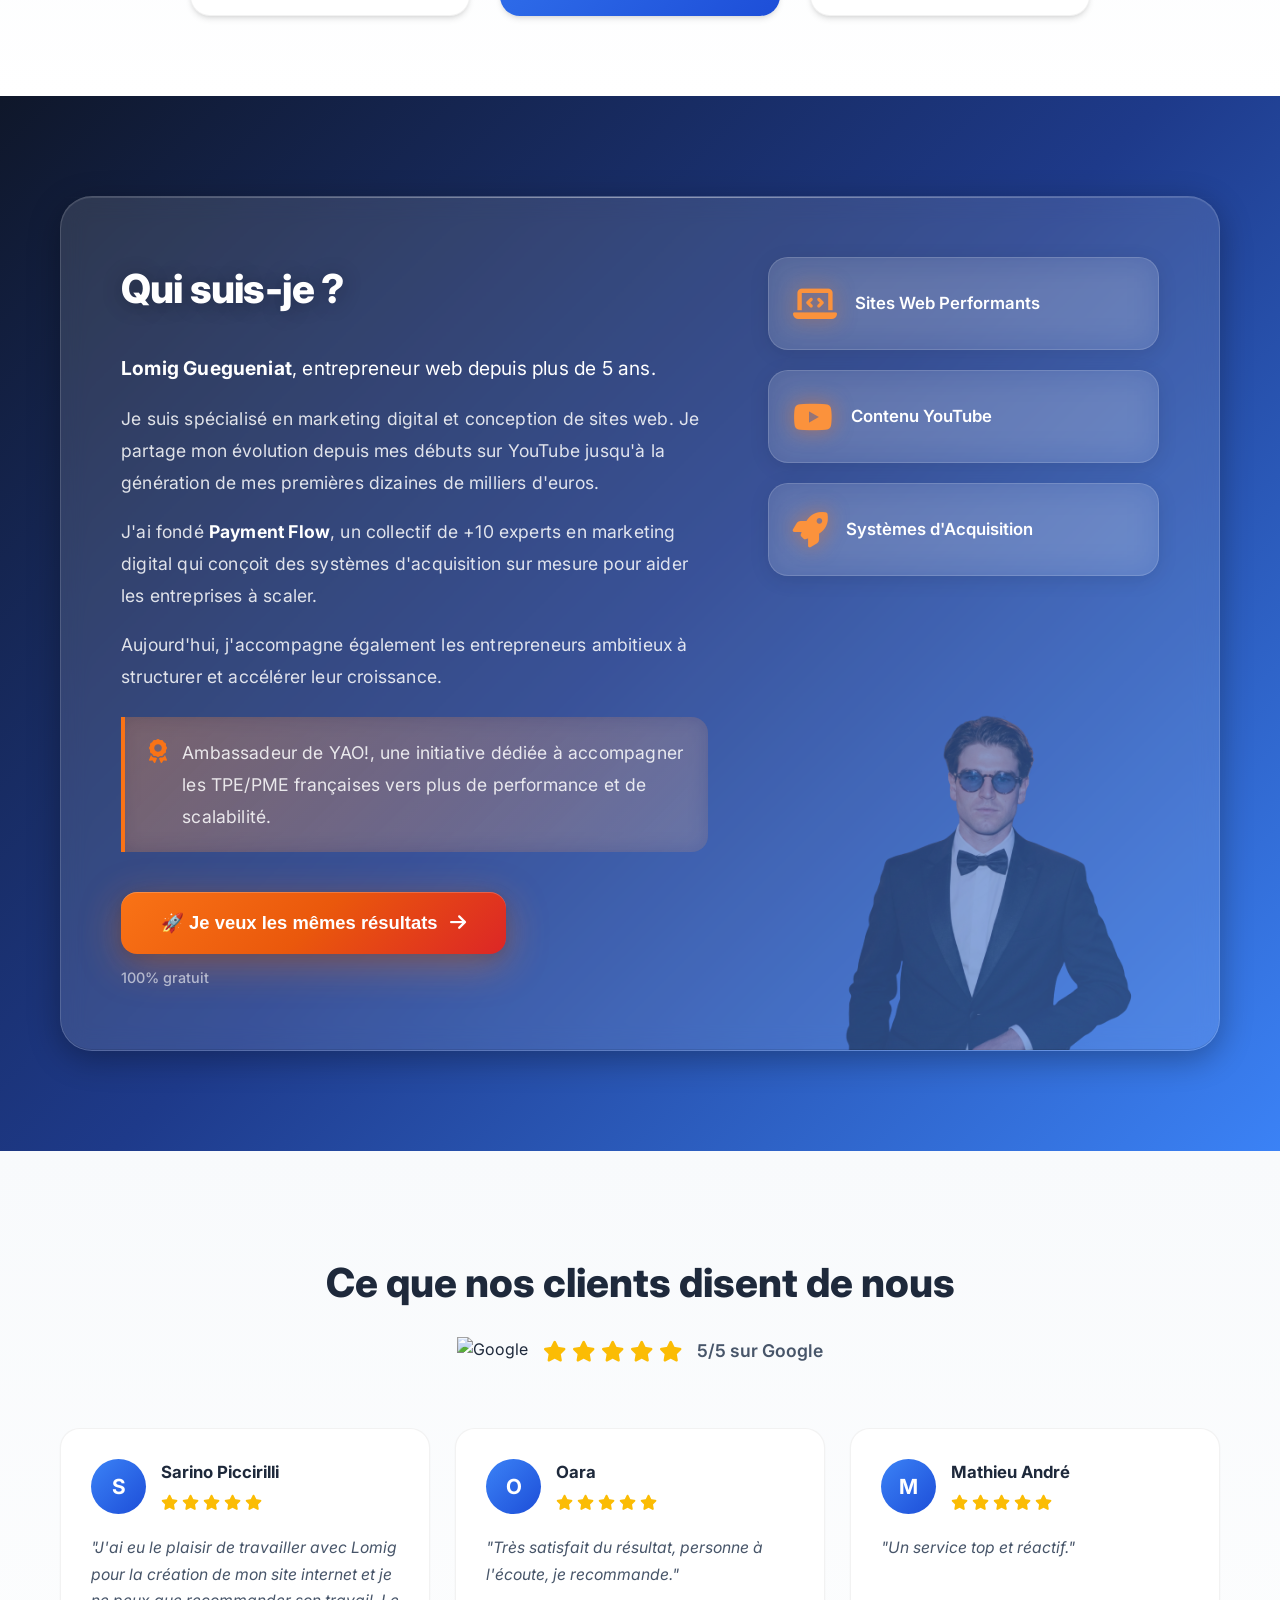
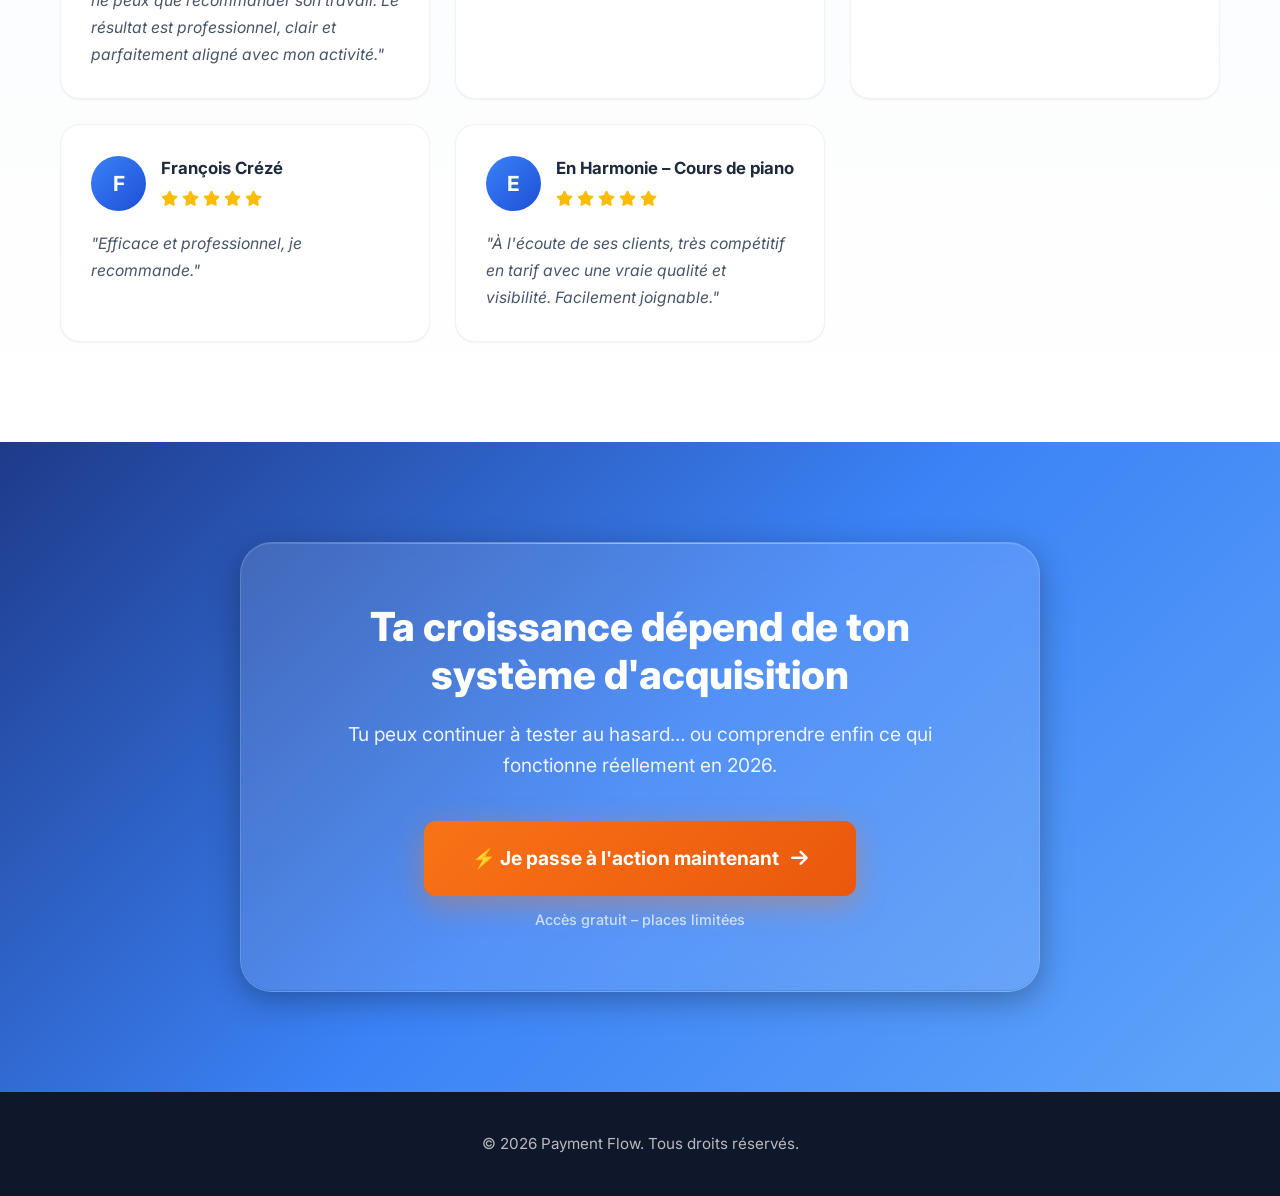
==== commit 4a18f339: "Fix: Sarino Piccirilli + inline forms on about/final CTA buttons" ====
--- a/index.html
+++ b/index.html
@@ -95,6 +95,14 @@
         .register-form .submit-btn:hover { background: linear-gradient(135deg, #ea580c, #c2410c); transform: translateY(-2px); box-shadow: 0 8px 25px rgba(249,115,22,0.4); }
         .register-form .form-note { font-size: 0.82rem; color: rgba(255,255,255,0.5); text-align: center; margin-top: 10px; }
         .hero-below-form { font-size: 0.78rem; color: rgba(255,255,255,0.45); line-height: 1.6; margin-top: 12px; font-style: italic; }
+        .form-success { display: none; background: rgba(255,255,255,0.07); border: 1px solid rgba(255,255,255,0.15); border-radius: 16px; padding: 24px; margin-top: 14px; text-align: center; }
+        .form-success.visible { display: block; animation: fadeUp 0.5s ease both; }
+        @keyframes fadeUp { from { opacity:0; transform:translateY(16px);} to { opacity:1; transform:translateY(0);} }
+        .form-success .sending { display: inline-flex; align-items: center; gap: 8px; background: rgba(249,115,22,0.15); border: 1px solid rgba(249,115,22,0.35); color: #fdba74; font-size: 0.82rem; font-weight: 600; padding: 6px 14px; border-radius: 50px; margin-bottom: 16px; }
+        .form-success h3 { color: #fff; font-size: 1rem; font-weight: 700; margin-bottom: 12px; line-height: 1.4; }
+        .form-success p { color: rgba(255,255,255,0.75); font-size: 0.82rem; line-height: 1.6; margin-bottom: 16px; }
+        .form-success .calendly-btn { display: inline-flex; align-items: center; gap: 8px; width: 100%; justify-content: center; padding: 14px 20px; background: linear-gradient(135deg, #f97316, #ea580c); color: #fff; font-size: 0.95rem; font-weight: 700; border-radius: 12px; text-decoration: none; transition: all 0.3s ease; box-shadow: 0 4px 20px rgba(249,115,22,0.35); }
+        .form-success .calendly-btn:hover { transform: translateY(-2px); box-shadow: 0 8px 30px rgba(249,115,22,0.5); }
         @media (max-width: 900px) {
             .hero-layout { grid-template-columns: 1fr; gap: 20px; }
             .hero-text-col { order: 1; }
@@ -135,19 +143,27 @@
                     <h1 class="hero-title">Accède <span class="accent">GRATUITEMENT</span> à 85% des stratégies que j'utilise pour vendre en ligne et générer des demandes de devis en <span class="accent">continu</span></h1>
                     <h2 class="hero-h2">…sans prospecter, sans audience, et sans perdre du temps sur des méthodes inefficaces</h2>
                     <div class="register-form" id="register-form">
-                        <form action="https://formsubmit.co/lomig.guegueniat@gmail.com" method="POST">
+                        <form id="webinar-form">
                             <input type="hidden" name="_subject" value="Nouvelle inscription Webinaire">
                             <input type="hidden" name="_captcha" value="false">
-                            <input type="hidden" name="_next" value="https://lomig22.github.io/DEV-AGENCY/merci.html">
                             <input type="text" name="name" placeholder="Entre ton nom et prénom" required>
                             <input type="email" name="email" placeholder="Entre ton email" required>
                             <input type="tel" name="phone" placeholder="Entre ton numéro de téléphone" required>
-                            <button type="submit" class="submit-btn">
+                            <button type="submit" class="submit-btn" id="submit-btn">
                                 <span>Je m'inscris au webinaire</span>
                                 <i class="fas fa-arrow-right"></i>
                             </button>
                             <p class="form-note">🔒 100% gratuit – Aucune carte bancaire requise</p>
                         </form>
+                        <div class="form-success" id="form-success">
+                            <div class="sending">📩 Ton invitation est en cours d'envoi ...</div>
+                            <h3>✅ Merci d'avoir rempli ce formulaire, tu veux aller plus loin ?</h3>
+                            <p>👇🏻 <strong style="color:#fff;">Réserve un appel gratuit avec mon équipe</strong> pour obtenir un audit de ton site web actuel gratuitement ou obtenir une nouvelle maquette de site web gratuite orientée conversion !</p>
+                            <a href="https://calendly.com/paymentfloww/prevuesiteweb" target="_blank" class="calendly-btn">
+                                <span>Réserver ma consultation gratuite</span>
+                                <i class="fas fa-arrow-right"></i>
+                            </a>
+                        </div>
                     </div>
                     <p class="hero-below-form">Tu vas découvrir comment je génère entre 50 et 150 leads qualifiés par mois et plusieurs demandes de devis chaque semaine grâce à des stratégies simples.<br>Pas de blabla, uniquement des méthodes actionnables pour te lancer, même sans audience, sans réseau et sans compétences techniques.</p>
                 </div>
@@ -226,11 +242,35 @@
                             <p class="about-highlight"><i class="fas fa-award"></i> Ambassadeur de YAO!, une initiative dédiée à accompagner les TPE/PME françaises vers plus de performance et de scalabilité.</p>
                         </div>
                         <div class="about-cta">
-                            <button class="cta-button primary">
-                                <span>J'accède au webinaire</span>
-                                <i class="fas fa-arrow-right"></i>
-                            </button>
-                            <p class="cta-subtext">100% gratuit</p>
+                            <div id="about-trigger">
+                                <button class="cta-button primary" onclick="showInlineForm('about-inline','about-trigger')">
+                                    <span>🚀 Je veux les mêmes résultats</span>
+                                    <i class="fas fa-arrow-right"></i>
+                                </button>
+                                <p class="cta-subtext">100% gratuit</p>
+                            </div>
+                            <div class="register-form" id="about-inline" style="display:none;">
+                                <form class="inline-webinar-form">
+                                    <input type="hidden" name="_subject" value="Nouvelle inscription Webinaire">
+                                    <input type="text" name="name" placeholder="Entre ton nom et prénom" required>
+                                    <input type="email" name="email" placeholder="Entre ton email" required>
+                                    <input type="tel" name="phone" placeholder="Entre ton numéro de téléphone" required>
+                                    <button type="submit" class="submit-btn">
+                                        <span>Je m'inscris au webinaire</span>
+                                        <i class="fas fa-arrow-right"></i>
+                                    </button>
+                                    <p class="form-note">🔒 100% gratuit – Aucune carte bancaire requise</p>
+                                </form>
+                                <div class="form-success" id="about-inline-success">
+                                    <div class="sending">📩 Ton invitation est en cours d'envoi ...</div>
+                                    <h3>✅ Merci ! Tu veux aller plus loin ?</h3>
+                                    <p>👇🏻 <strong style="color:#fff;">Réserve un appel gratuit</strong> pour un audit de ton site ou une maquette orientée conversion !</p>
+                                    <a href="https://calendly.com/paymentfloww/prevuesiteweb" target="_blank" class="calendly-btn">
+                                        <span>Réserver ma consultation gratuite</span>
+                                        <i class="fas fa-arrow-right"></i>
+                                    </a>
+                                </div>
+                            </div>
                         </div>
                     </div>
                     <div class="about-visuals">
@@ -275,7 +315,7 @@
                     <div class="testimonial-header">
                         <div class="testimonial-avatar">S</div>
                         <div class="testimonial-info">
-                            <div class="testimonial-name">Sarino Pitirili</div>
+                            <div class="testimonial-name">Sarino Piccirilli</div>
                             <div class="testimonial-stars">
                                 <i class="fas fa-star"></i>
                                 <i class="fas fa-star"></i>
@@ -362,11 +402,35 @@
                 <h2 class="final-cta-title">Ta croissance dépend de ton système d'acquisition</h2>
                 <p class="final-cta-text">Tu peux continuer à tester au hasard… ou comprendre enfin ce qui fonctionne réellement en 2026.</p>
                 <div class="final-cta-buttons">
-                    <a href="#register-form" class="cta-button primary large">
-                        <span>Je m'inscris au webinaire</span>
-                        <i class="fas fa-arrow-right"></i>
-                    </a>
-                    <p class="cta-subtext">Accès gratuit – places limitées</p>
+                    <div id="final-trigger">
+                        <a href="#" class="cta-button primary large" onclick="showInlineForm('final-inline','final-trigger'); return false;">
+                            <span>⚡ Je passe à l'action maintenant</span>
+                            <i class="fas fa-arrow-right"></i>
+                        </a>
+                        <p class="cta-subtext">Accès gratuit – places limitées</p>
+                    </div>
+                    <div class="register-form" id="final-inline" style="display:none;">
+                        <form class="inline-webinar-form">
+                            <input type="hidden" name="_subject" value="Nouvelle inscription Webinaire">
+                            <input type="text" name="name" placeholder="Entre ton nom et prénom" required>
+                            <input type="email" name="email" placeholder="Entre ton email" required>
+                            <input type="tel" name="phone" placeholder="Entre ton numéro de téléphone" required>
+                            <button type="submit" class="submit-btn">
+                                <span>Je m'inscris au webinaire</span>
+                                <i class="fas fa-arrow-right"></i>
+                            </button>
+                            <p class="form-note">🔒 100% gratuit – Aucune carte bancaire requise</p>
+                        </form>
+                        <div class="form-success" id="final-inline-success">
+                            <div class="sending">📩 Ton invitation est en cours d'envoi ...</div>
+                            <h3>✅ Merci ! Tu veux aller plus loin ?</h3>
+                            <p>👇🏻 <strong style="color:#fff;">Réserve un appel gratuit</strong> pour un audit de ton site ou une maquette orientée conversion !</p>
+                            <a href="https://calendly.com/paymentfloww/prevuesiteweb" target="_blank" class="calendly-btn">
+                                <span>Réserver ma consultation gratuite</span>
+                                <i class="fas fa-arrow-right"></i>
+                            </a>
+                        </div>
+                    </div>
                 </div>
             </div>
         </div>
@@ -380,11 +444,77 @@
     </footer>
 
     <script>
-        // LinkedIn conversion tracking on form submit
-        document.querySelector('.register-form form').addEventListener('submit', function() {
-            if (typeof window.lintrk !== 'undefined') {
-                window.lintrk('track', { conversion_id: 26876553 });
+        // Show inline form, hide trigger
+        function showInlineForm(formId, triggerId) {
+            document.getElementById(triggerId).style.display = 'none';
+            const el = document.getElementById(formId);
+            el.style.display = 'block';
+            el.style.animation = 'fadeUp 0.4s ease both';
+        }
+
+        // Generic handler for all inline forms
+        function submitInlineForm(form) {
+            const btn = form.querySelector('.submit-btn');
+            btn.innerHTML = '<span>Envoi en cours...</span><i class="fas fa-spinner fa-spin"></i>';
+            btn.disabled = true;
+            const formData = new FormData(form);
+            const data = Object.fromEntries(formData);
+            fetch('https://formsubmit.co/ajax/lomig.guegueniat@gmail.com', {
+                method: 'POST',
+                headers: { 'Content-Type': 'application/json', 'Accept': 'application/json' },
+                body: JSON.stringify(data)
+            })
+            .then(res => res.json())
+            .then(() => {
+                if (typeof window.lintrk !== 'undefined') window.lintrk('track', { conversion_id: 26876553 });
+                form.style.display = 'none';
+                const successId = form.closest('.register-form').querySelector('.form-success');
+                if (successId) successId.classList.add('visible');
+            })
+            .catch(() => {
+                btn.innerHTML = '<span>Je m\'inscris au webinaire</span><i class="fas fa-arrow-right"></i>';
+                btn.disabled = false;
+            });
+        }
+
+        document.addEventListener('submit', function(e) {
+            if (e.target.classList.contains('inline-webinar-form')) {
+                e.preventDefault();
+                submitInlineForm(e.target);
             }
+        });
+
+        // AJAX form submission (hero form)
+        document.getElementById('webinar-form').addEventListener('submit', function(e) {
+            e.preventDefault();
+            const btn = document.getElementById('submit-btn');
+            btn.innerHTML = '<span>Envoi en cours...</span><i class="fas fa-spinner fa-spin"></i>';
+            btn.disabled = true;
+
+            const formData = new FormData(this);
+            const data = Object.fromEntries(formData);
+
+            fetch('https://formsubmit.co/ajax/lomig.guegueniat@gmail.com', {
+                method: 'POST',
+                headers: {
+                    'Content-Type': 'application/json',
+                    'Accept': 'application/json'
+                },
+                body: JSON.stringify(data)
+            })
+            .then(res => res.json())
+            .then(data => {
+                // LinkedIn conversion tracking
+                if (typeof window.lintrk !== 'undefined') {
+                    window.lintrk('track', { conversion_id: 26876553 });
+                }
+                document.getElementById('webinar-form').style.display = 'none';
+                document.getElementById('form-success').classList.add('visible');
+            })
+            .catch(() => {
+                btn.innerHTML = '<span>Je m\'inscris au webinaire</span><i class="fas fa-arrow-right"></i>';
+                btn.disabled = false;
+            });
         });
 
         // Fade-in animation on scroll
